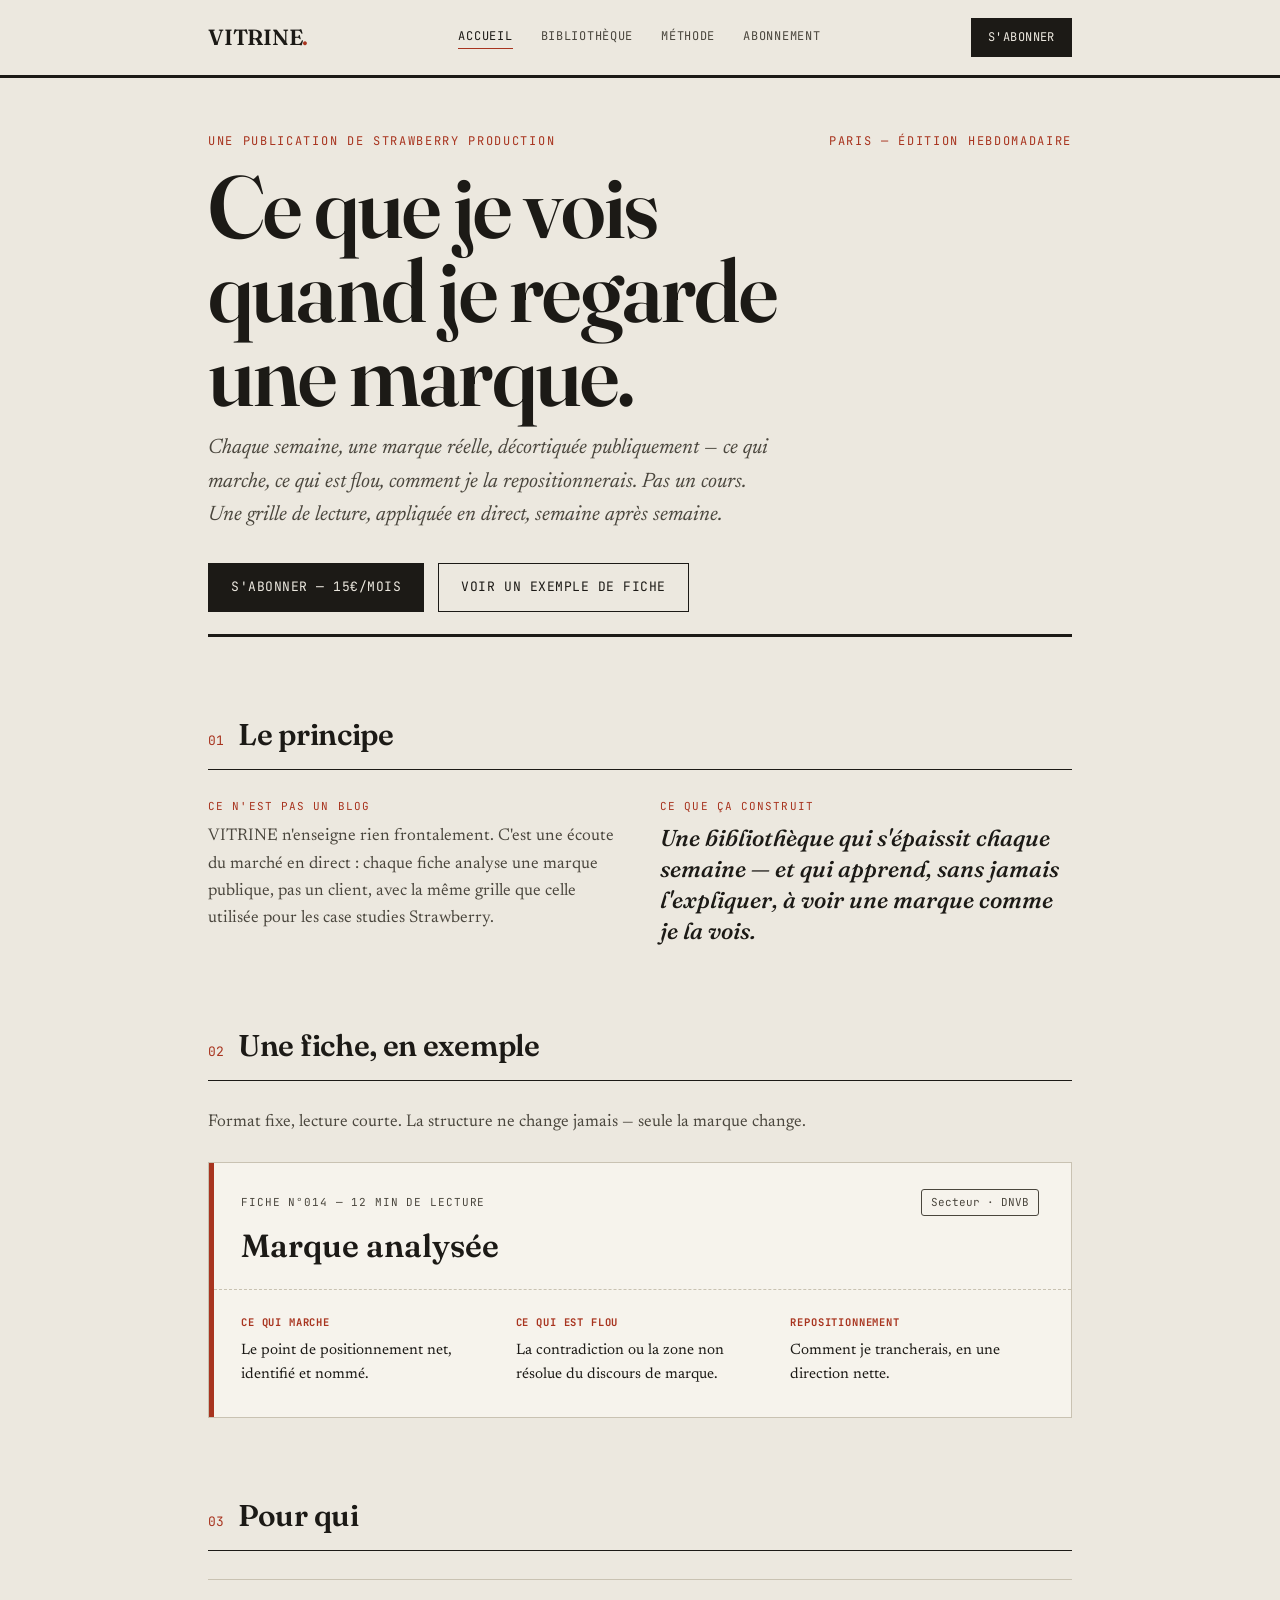
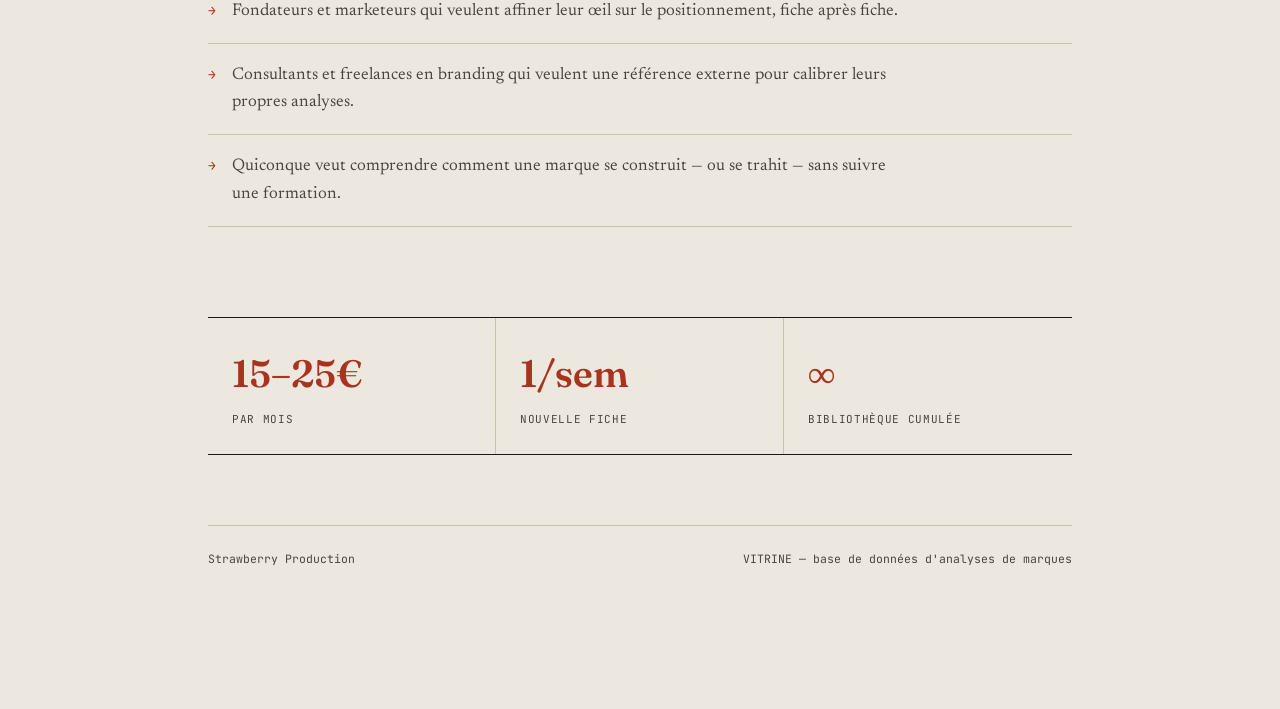
==== index.html @ 87d32601 "Add files via upload" ====
<!DOCTYPE html>
<html lang="fr">
<head>
<meta charset="UTF-8">
<meta name="viewport" content="width=device-width, initial-scale=1.0">
<title>VITRINE — La lecture du marché, chaque semaine</title>
<meta name="description" content="Un abonnement où chaque semaine, une marque réelle est décortiquée : ce qui marche, ce qui est flou, comment la repositionner.">
<link rel="stylesheet" href="styles.css">
</head>
<body>

<nav class="topnav">
  <div class="topnav-inner">
    <a href="index.html" class="brand-mark">VITRINE<span>.</span></a>
    <div class="nav-links">
      <a href="index.html" class="active">Accueil</a>
      <a href="bibliotheque.html">Bibliothèque</a>
      <a href="methode.html">Méthode</a>
      <a href="abonnement.html">Abonnement</a>
    </div>
    <a href="abonnement.html" class="nav-cta">S'abonner</a>
  </div>
</nav>

<div class="wrap">

  <div class="masthead">
    <div class="kicker">
      <span>Une publication de Strawberry Production</span>
      <span>Paris — édition hebdomadaire</span>
    </div>
    <h1>Ce que je vois<br>quand je regarde<br>une marque.</h1>
    <p class="baseline">Chaque semaine, une marque réelle, décortiquée publiquement — ce qui marche, ce qui est flou, comment je la repositionnerais. Pas un cours. Une grille de lecture, appliquée en direct, semaine après semaine.</p>
    <div class="cta-row">
      <a href="abonnement.html" class="btn btn-primary">S'abonner — 15€/mois</a>
      <a href="bibliotheque.html" class="btn btn-ghost">Voir un exemple de fiche</a>
    </div>
  </div>

  <div class="sec">
    <div class="sec-head"><span class="sec-num">01</span><span class="sec-title">Le principe</span></div>
    <div class="duo">
      <div>
        <span class="label">Ce n'est pas un blog</span>
        <p>VITRINE n'enseigne rien frontalement. C'est une écoute du marché en direct : chaque fiche analyse une marque publique, pas un client, avec la même grille que celle utilisée pour les case studies Strawberry.</p>
      </div>
      <div>
        <span class="label">Ce que ça construit</span>
        <p class="pull">Une bibliothèque qui s'épaissit chaque semaine — et qui apprend, sans jamais l'expliquer, à voir une marque comme je la vois.</p>
      </div>
    </div>
  </div>

  <div class="sec">
    <div class="sec-head"><span class="sec-num">02</span><span class="sec-title">Une fiche, en exemple</span></div>
    <p style="margin-bottom:26px;">Format fixe, lecture courte. La structure ne change jamais — seule la marque change.</p>

    <div class="fiche">
      <div class="fiche-head">
        <div>
          <span class="fiche-tag">Fiche n°014 — 12 min de lecture</span>
          <div class="fiche-brand">Marque analysée</div>
        </div>
        <span class="fiche-sector">Secteur · DNVB</span>
      </div>
      <div class="fiche-body">
        <div class="fiche-field">
          <h4>Ce qui marche</h4>
          <p>Le point de positionnement net, identifié et nommé.</p>
        </div>
        <div class="fiche-field">
          <h4>Ce qui est flou</h4>
          <p>La contradiction ou la zone non résolue du discours de marque.</p>
        </div>
        <div class="fiche-field">
          <h4>Repositionnement</h4>
          <p>Comment je trancherais, en une direction nette.</p>
        </div>
      </div>
    </div>
  </div>

  <div class="sec">
    <div class="sec-head"><span class="sec-num">03</span><span class="sec-title">Pour qui</span></div>
    <ul class="checks">
      <li><span class="mk">→</span><p>Fondateurs et marketeurs qui veulent affiner leur œil sur le positionnement, fiche après fiche.</p></li>
      <li><span class="mk">→</span><p>Consultants et freelances en branding qui veulent une référence externe pour calibrer leurs propres analyses.</p></li>
      <li><span class="mk">→</span><p>Quiconque veut comprendre comment une marque se construit — ou se trahit — sans suivre une formation.</p></li>
    </ul>
  </div>

  <div class="stats">
    <div class="stat">
      <div class="num">15–25€</div>
      <div class="lbl">par mois</div>
    </div>
    <div class="stat">
      <div class="num">1/sem</div>
      <div class="lbl">nouvelle fiche</div>
    </div>
    <div class="stat">
      <div class="num">∞</div>
      <div class="lbl">bibliothèque cumulée</div>
    </div>
  </div>

  <footer class="sitefoot">
    <span>Strawberry Production</span>
    <span>VITRINE — base de données d'analyses de marques</span>
  </footer>

</div>
</body>
</html>
---- styles.css ----
@import url('https://fonts.googleapis.com/css2?family=Fraunces:opsz,wght@9..144,300;9..144,500;9..144,600&family=Newsreader:ital,wght@0,400;0,500;1,400&family=JetBrains+Mono:wght@400;500&display=swap');

:root{
  --paper:#ece8df;
  --ink:#1c1a16;
  --ink-soft:#4a463d;
  --rule:#c9c2b2;
  --red:#a8341f;
  --card:#f6f3ec;
}

*{box-sizing:border-box; margin:0; padding:0;}

html{ scroll-behavior:smooth; }

body{
  background:var(--paper);
  color:var(--ink);
  font-family:'Newsreader', serif;
  font-size:17px;
  line-height:1.6;
}

a{ color:inherit; }

.wrap{
  max-width:920px;
  margin:0 auto;
  padding:0 28px 140px;
}

/* NAV */
nav.topnav{
  border-bottom:3px solid var(--ink);
  background:var(--paper);
  position:sticky;
  top:0;
  z-index:10;
}
.topnav-inner{
  max-width:920px;
  margin:0 auto;
  padding:18px 28px;
  display:flex;
  align-items:center;
  justify-content:space-between;
}
.brand-mark{
  font-family:'Fraunces', serif;
  font-weight:600;
  font-size:22px;
  letter-spacing:-0.01em;
  text-decoration:none;
}
.brand-mark span{ color:var(--red); }
.nav-links{
  display:flex;
  gap:28px;
  font-family:'JetBrains Mono', monospace;
  font-size:12px;
  letter-spacing:.06em;
  text-transform:uppercase;
}
.nav-links a{
  text-decoration:none;
  color:var(--ink-soft);
  border-bottom:1px solid transparent;
  padding-bottom:2px;
  transition:color .15s, border-color .15s;
}
.nav-links a:hover, .nav-links a.active{
  color:var(--ink);
  border-color:var(--red);
}
.nav-cta{
  font-family:'JetBrains Mono', monospace;
  font-size:12px;
  letter-spacing:.04em;
  text-transform:uppercase;
  background:var(--ink);
  color:var(--paper);
  text-decoration:none;
  padding:9px 16px;
  border:1px solid var(--ink);
  transition:background .15s, color .15s;
}
.nav-cta:hover{ background:var(--red); border-color:var(--red); }

/* MASTHEAD */
.masthead{
  padding:54px 0 22px;
  border-bottom:3px solid var(--ink);
}
.kicker{
  font-family:'JetBrains Mono', monospace;
  font-size:12px;
  letter-spacing:.14em;
  text-transform:uppercase;
  color:var(--red);
  display:flex;
  justify-content:space-between;
  flex-wrap:wrap;
  gap:6px;
}
h1{
  font-family:'Fraunces', serif;
  font-weight:600;
  font-size:clamp(46px, 8vw, 88px);
  letter-spacing:-0.02em;
  line-height:.95;
  margin-top:14px;
}
.baseline{
  font-family:'Newsreader', serif;
  font-style:italic;
  font-size:21px;
  color:var(--ink-soft);
  max-width:560px;
  margin-top:16px;
}

.cta-row{
  display:flex;
  gap:14px;
  margin-top:30px;
  flex-wrap:wrap;
}
.btn{
  font-family:'JetBrains Mono', monospace;
  font-size:13px;
  letter-spacing:.04em;
  text-transform:uppercase;
  text-decoration:none;
  padding:13px 22px;
  border:1px solid var(--ink);
  transition:background .15s, color .15s;
}
.btn-primary{ background:var(--ink); color:var(--paper); }
.btn-primary:hover{ background:var(--red); border-color:var(--red); }
.btn-ghost{ color:var(--ink); }
.btn-ghost:hover{ background:var(--ink); color:var(--paper); }

/* SECTION TITLES */
.sec{ margin-top:74px; }
.sec-head{
  display:flex;
  align-items:baseline;
  gap:14px;
  border-bottom:1.5px solid var(--ink);
  padding-bottom:10px;
  margin-bottom:28px;
}
.sec-num{
  font-family:'JetBrains Mono', monospace;
  font-size:13px;
  color:var(--red);
}
.sec-title{
  font-family:'Fraunces', serif;
  font-weight:600;
  font-size:30px;
  letter-spacing:-0.01em;
}

p{ color:var(--ink-soft); max-width:680px; }
p.wide{ max-width:none; }
strong{ color:var(--ink); font-weight:500; }

/* DUO GRID */
.duo{
  display:grid;
  grid-template-columns:1fr 1fr;
  gap:40px;
}
.duo .label{
  font-family:'JetBrains Mono', monospace;
  font-size:11px;
  letter-spacing:.1em;
  text-transform:uppercase;
  color:var(--red);
  margin-bottom:8px;
  display:block;
}
.pull{
  font-family:'Fraunces', serif;
  font-style:italic;
  font-weight:500;
  font-size:23px;
  line-height:1.35;
  color:var(--ink);
}

/* FICHE CARD */
.fiche{
  background:var(--card);
  border:1px solid var(--rule);
  margin-top:10px;
  position:relative;
}
.fiche::before{
  content:"";
  position:absolute;
  top:0; left:0; bottom:0;
  width:5px;
  background:var(--red);
}
.fiche-head{
  padding:26px 32px 18px;
  border-bottom:1px dashed var(--rule);
  display:flex;
  justify-content:space-between;
  align-items:flex-start;
  gap:20px;
}
.fiche-tag{
  font-family:'JetBrains Mono', monospace;
  font-size:11px;
  color:var(--ink-soft);
  text-transform:uppercase;
  letter-spacing:.08em;
}
.fiche-brand{
  font-family:'Fraunces', serif;
  font-weight:600;
  font-size:32px;
  margin-top:4px;
}
.fiche-sector{
  font-family:'JetBrains Mono', monospace;
  font-size:11px;
  border:1px solid var(--ink-soft);
  border-radius:3px;
  padding:4px 9px;
  color:var(--ink-soft);
  white-space:nowrap;
}
.fiche-body{
  padding:24px 32px 30px;
  display:grid;
  grid-template-columns:1fr 1fr 1fr;
  gap:26px;
}
.fiche-field h4{
  font-family:'JetBrains Mono', monospace;
  font-size:10.5px;
  letter-spacing:.08em;
  text-transform:uppercase;
  color:var(--red);
  margin-bottom:8px;
}
.fiche-field p{
  font-size:15px;
  color:var(--ink);
  max-width:none;
}

/* fiche list item (compact, for bibliotheque page) */
.fiche-row{
  display:grid;
  grid-template-columns:90px 1fr 140px;
  gap:18px;
  align-items:baseline;
  padding:20px 0;
  border-bottom:1px solid var(--rule);
}
.fiche-row:first-child{ border-top:1px solid var(--rule); }
.fiche-row .fr-num{
  font-family:'JetBrains Mono', monospace;
  font-size:12px;
  color:var(--red);
}
.fiche-row .fr-name{
  font-family:'Fraunces', serif;
  font-weight:600;
  font-size:19px;
}
.fiche-row .fr-desc{
  font-family:'Newsreader', serif;
  font-style:italic;
  font-size:14.5px;
  color:var(--ink-soft);
  display:block;
  margin-top:4px;
}
.fiche-row .fr-sector{
  font-family:'JetBrains Mono', monospace;
  font-size:10.5px;
  text-transform:uppercase;
  color:var(--ink-soft);
  text-align:right;
}

/* CHECK LIST */
.checks{ list-style:none; }
.checks li{
  display:flex;
  gap:16px;
  padding:18px 0;
  border-bottom:1px solid var(--rule);
}
.checks li:first-child{ border-top:1px solid var(--rule); }
.checks .mk{
  font-family:'JetBrains Mono', monospace;
  color:var(--red);
  font-size:13px;
  flex-shrink:0;
  padding-top:3px;
}

/* TIMELINE */
.tl{ counter-reset:step; }
.tl li{
  counter-increment:step;
  list-style:none;
  display:grid;
  grid-template-columns:46px 1fr;
  gap:18px;
  padding:20px 0;
  border-bottom:1px solid var(--rule);
}
.tl li:first-child{ border-top:1px solid var(--rule); }
.tl li::before{
  content: counter(step, decimal-leading-zero);
  font-family:'JetBrains Mono', monospace;
  color:var(--red);
  font-size:14px;
  padding-top:2px;
}
.tl p{ max-width:none; }

/* STAT STRIP */
.stats{
  display:grid;
  grid-template-columns:repeat(3, 1fr);
  border-top:1.5px solid var(--ink);
  border-bottom:1.5px solid var(--ink);
  margin-top:90px;
}
.stat{
  padding:26px 24px;
  border-right:1px solid var(--rule);
}
.stat:last-child{ border-right:none; }
.stat .num{
  font-family:'Fraunces', serif;
  font-weight:600;
  font-size:38px;
  color:var(--red);
}
.stat .lbl{
  font-family:'JetBrains Mono', monospace;
  font-size:11px;
  text-transform:uppercase;
  letter-spacing:.06em;
  color:var(--ink-soft);
  margin-top:6px;
}

/* PRICING CARD */
.price-card{
  background:var(--card);
  border:1.5px solid var(--ink);
  padding:38px 34px;
  position:relative;
  max-width:420px;
}
.price-card .badge{
  position:absolute;
  top:-13px;
  left:34px;
  background:var(--red);
  color:var(--paper);
  font-family:'JetBrains Mono', monospace;
  font-size:10.5px;
  letter-spacing:.08em;
  text-transform:uppercase;
  padding:5px 10px;
}
.price-card .amount{
  font-family:'Fraunces', serif;
  font-weight:600;
  font-size:54px;
  margin-top:10px;
}
.price-card .amount sup{
  font-size:20px;
  font-family:'JetBrains Mono', monospace;
  color:var(--ink-soft);
  top:-22px;
  position:relative;
  margin-left:4px;
}
.price-card .features{
  list-style:none;
  margin-top:24px;
}
.price-card .features li{
  font-size:15.5px;
  color:var(--ink-soft);
  padding:9px 0;
  border-top:1px dashed var(--rule);
  display:flex;
  gap:10px;
}
.price-card .features li:before{
  content:"—";
  color:var(--red);
}
.price-card .btn{ display:block; text-align:center; margin-top:26px; }

/* FAQ */
.faq-item{
  border-bottom:1px solid var(--rule);
  padding:22px 0;
}
.faq-item:first-child{ border-top:1px solid var(--rule); }
.faq-q{
  font-family:'Fraunces', serif;
  font-weight:600;
  font-size:19px;
  margin-bottom:8px;
}
.faq-a{ max-width:680px; }

footer.sitefoot{
  margin-top:70px;
  padding-top:24px;
  border-top:1px solid var(--rule);
  font-family:'JetBrains Mono', monospace;
  font-size:11.5px;
  color:var(--ink-soft);
  display:flex;
  justify-content:space-between;
  flex-wrap:wrap;
  gap:10px;
}

@media (max-width:680px){
  .duo, .fiche-body, .stats{ grid-template-columns:1fr; }
  .fiche-body{ gap:18px; }
  .stat{ border-right:none; border-bottom:1px solid var(--rule); }
  .stat:last-child{ border-bottom:none; }
  .kicker{ flex-direction:column; gap:6px; }
  .nav-links{ display:none; }
  .fiche-row{ grid-template-columns:1fr; gap:6px; }
  .fiche-row .fr-sector{ text-align:left; }
}
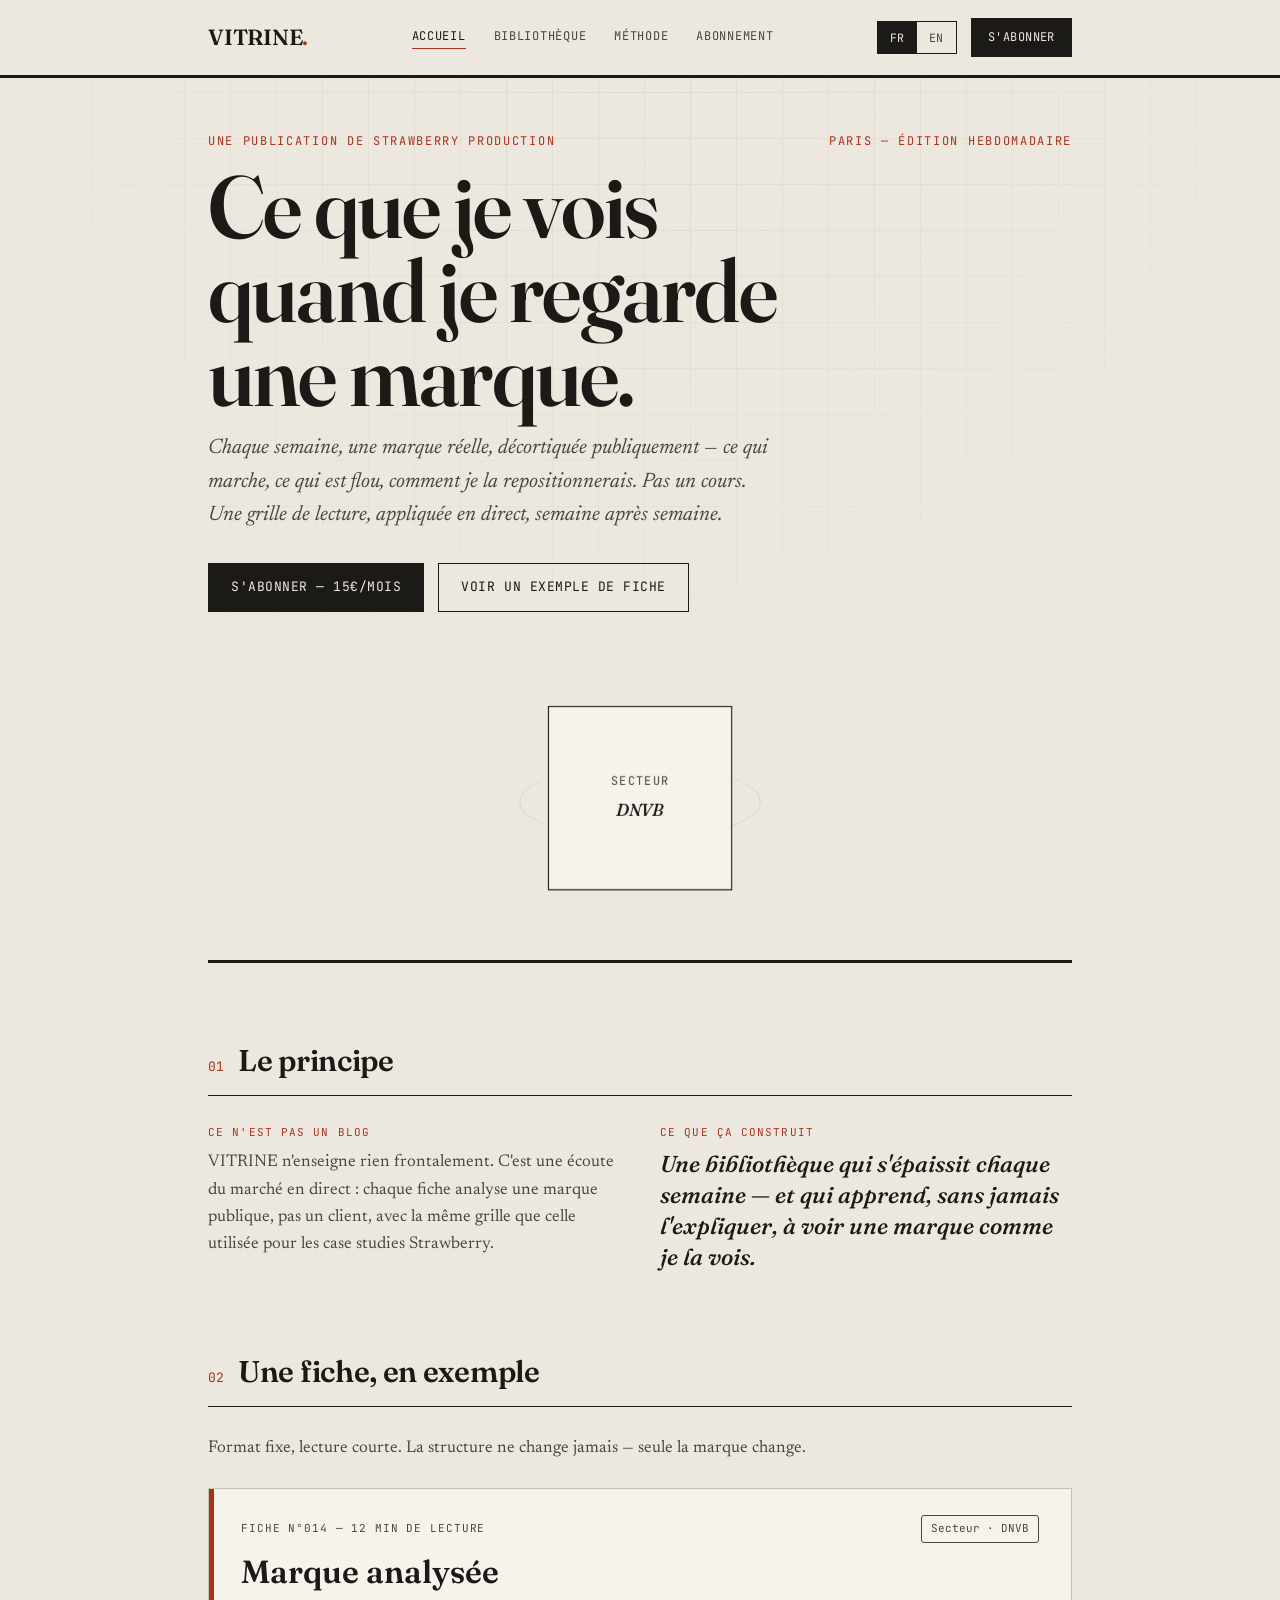
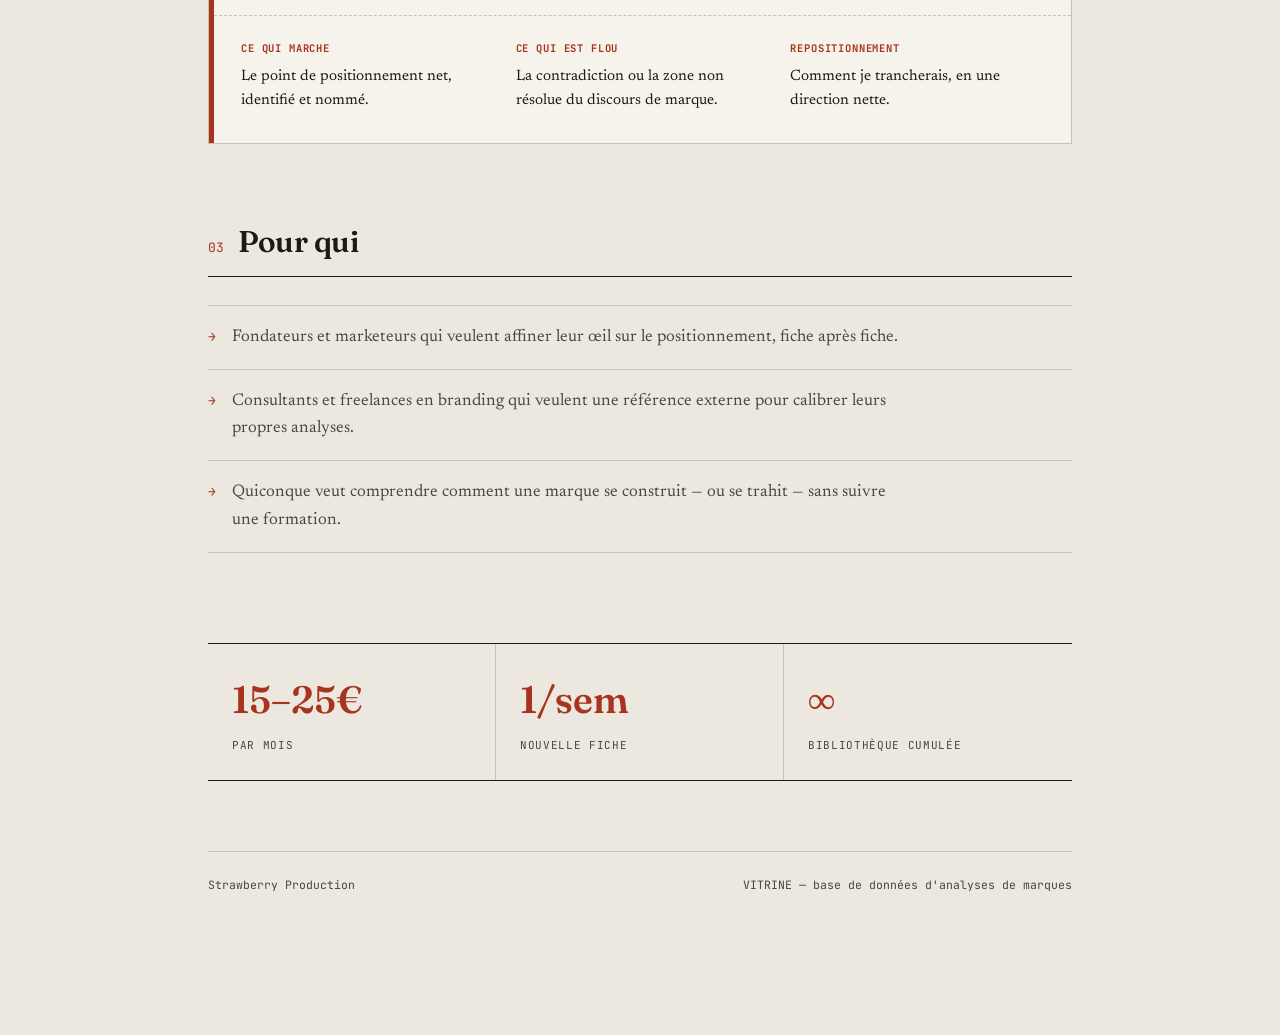
==== commit 78b7b938: "Add files via upload" ====
--- a/index.html
+++ b/index.html
@@ -8,17 +8,24 @@
 <link rel="stylesheet" href="styles.css">
 </head>
 <body>
+<div class="grid-backdrop"></div>
 
 <nav class="topnav">
   <div class="topnav-inner">
     <a href="index.html" class="brand-mark">VITRINE<span>.</span></a>
     <div class="nav-links">
-      <a href="index.html" class="active">Accueil</a>
-      <a href="bibliotheque.html">Bibliothèque</a>
-      <a href="methode.html">Méthode</a>
-      <a href="abonnement.html">Abonnement</a>
+      <a href="index.html" class="active" data-i18n="nav.home">Accueil</a>
+      <a href="bibliotheque.html" data-i18n="nav.library">Bibliothèque</a>
+      <a href="methode.html" data-i18n="nav.method">Méthode</a>
+      <a href="abonnement.html" data-i18n="nav.pricing">Abonnement</a>
     </div>
-    <a href="abonnement.html" class="nav-cta">S'abonner</a>
+    <div style="display:flex; align-items:center; gap:14px;">
+      <div class="lang-toggle">
+        <button data-lang="fr">FR</button>
+        <button data-lang="en">EN</button>
+      </div>
+      <a href="abonnement.html" class="nav-cta" data-i18n="nav.cta"><span class="fill"></span>S'abonner</a>
+    </div>
   </div>
 </nav>
 
@@ -26,89 +33,103 @@
 
   <div class="masthead">
     <div class="kicker">
-      <span>Une publication de Strawberry Production</span>
-      <span>Paris — édition hebdomadaire</span>
+      <span data-i18n="idx.kicker1">Une publication de Strawberry Production</span>
+      <span data-i18n="idx.kicker2">Paris — édition hebdomadaire</span>
     </div>
-    <h1>Ce que je vois<br>quand je regarde<br>une marque.</h1>
-    <p class="baseline">Chaque semaine, une marque réelle, décortiquée publiquement — ce qui marche, ce qui est flou, comment je la repositionnerais. Pas un cours. Une grille de lecture, appliquée en direct, semaine après semaine.</p>
+    <h1 data-i18n="idx.h1">Ce que je vois<br>quand je regarde<br>une marque.</h1>
+    <p class="baseline" data-i18n="idx.baseline">Chaque semaine, une marque réelle, décortiquée publiquement — ce qui marche, ce qui est flou, comment je la repositionnerais. Pas un cours. Une grille de lecture, appliquée en direct, semaine après semaine.</p>
     <div class="cta-row">
-      <a href="abonnement.html" class="btn btn-primary">S'abonner — 15€/mois</a>
-      <a href="bibliotheque.html" class="btn btn-ghost">Voir un exemple de fiche</a>
+      <a href="abonnement.html" class="btn btn-primary" data-i18n="idx.cta1"><span class="fill"></span>S'abonner — 15€/mois</a>
+      <a href="bibliotheque.html" class="btn btn-ghost" data-i18n="idx.cta2"><span class="fill"></span>Voir un exemple de fiche</a>
     </div>
-  </div>
 
-  <div class="sec">
-    <div class="sec-head"><span class="sec-num">01</span><span class="sec-title">Le principe</span></div>
-    <div class="duo">
-      <div>
-        <span class="label">Ce n'est pas un blog</span>
-        <p>VITRINE n'enseigne rien frontalement. C'est une écoute du marché en direct : chaque fiche analyse une marque publique, pas un client, avec la même grille que celle utilisée pour les case studies Strawberry.</p>
-      </div>
-      <div>
-        <span class="label">Ce que ça construit</span>
-        <p class="pull">Une bibliothèque qui s'épaissit chaque semaine — et qui apprend, sans jamais l'expliquer, à voir une marque comme je la vois.</p>
+    <div class="hero-stage">
+      <div class="orbit-ring"></div>
+      <div class="cube3d">
+        <div class="face f-front"><span><span data-i18n="idx.cube.f1.tag">Secteur</span><strong data-i18n="idx.cube.f1">DNVB</strong></span></div>
+        <div class="face f-back"><span><span data-i18n="idx.cube.f2.tag">Secteur</span><strong data-i18n="idx.cube.f2">SaaS B2B</strong></span></div>
+        <div class="face f-right"><span><span data-i18n="idx.cube.f3.tag">Secteur</span><strong data-i18n="idx.cube.f3">Luxe</strong></span></div>
+        <div class="face f-left"><span><span data-i18n="idx.cube.f4.tag">Secteur</span><strong data-i18n="idx.cube.f4">Food</strong></span></div>
+        <div class="face f-top"><span><span data-i18n="idx.cube.f5.tag">Secteur</span><strong data-i18n="idx.cube.f5">Hospitalité</strong></span></div>
+        <div class="face f-bottom"><span><span data-i18n="idx.cube.f6.tag">Fiche</span><strong data-i18n="idx.cube.f6">N°014</strong></span></div>
       </div>
     </div>
   </div>
 
-  <div class="sec">
-    <div class="sec-head"><span class="sec-num">02</span><span class="sec-title">Une fiche, en exemple</span></div>
-    <p style="margin-bottom:26px;">Format fixe, lecture courte. La structure ne change jamais — seule la marque change.</p>
+  <div class="sec reveal">
+    <div class="sec-head"><span class="sec-num" data-i18n="idx.s1.num">01</span><span class="sec-title" data-i18n="idx.s1.title">Le principe</span></div>
+    <div class="duo">
+      <div>
+        <span class="label" data-i18n="idx.s1.l1">Ce n'est pas un blog</span>
+        <p data-i18n="idx.s1.p1">VITRINE n'enseigne rien frontalement. C'est une écoute du marché en direct : chaque fiche analyse une marque publique, pas un client, avec la même grille que celle utilisée pour les case studies Strawberry.</p>
+      </div>
+      <div>
+        <span class="label" data-i18n="idx.s1.l2">Ce que ça construit</span>
+        <p class="pull" data-i18n="idx.s1.p2">Une bibliothèque qui s'épaissit chaque semaine — et qui apprend, sans jamais l'expliquer, à voir une marque comme je la vois.</p>
+      </div>
+    </div>
+  </div>
 
-    <div class="fiche">
+  <div class="sec reveal">
+    <div class="sec-head"><span class="sec-num" data-i18n="idx.s2.num">02</span><span class="sec-title" data-i18n="idx.s2.title">Une fiche, en exemple</span></div>
+    <p style="margin-bottom:26px;" data-i18n="idx.s2.p">Format fixe, lecture courte. La structure ne change jamais — seule la marque change.</p>
+
+    <div class="fiche tilt">
       <div class="fiche-head">
         <div>
-          <span class="fiche-tag">Fiche n°014 — 12 min de lecture</span>
-          <div class="fiche-brand">Marque analysée</div>
+          <span class="fiche-tag" data-i18n="fiche.tag">Fiche n°014 — 12 min de lecture</span>
+          <div class="fiche-brand" data-i18n="fiche.brand">Marque analysée</div>
         </div>
-        <span class="fiche-sector">Secteur · DNVB</span>
+        <span class="fiche-sector" data-i18n="fiche.sector">Secteur · DNVB</span>
       </div>
       <div class="fiche-body">
         <div class="fiche-field">
-          <h4>Ce qui marche</h4>
-          <p>Le point de positionnement net, identifié et nommé.</p>
+          <h4 data-i18n="fiche.works">Ce qui marche</h4>
+          <p data-i18n="fiche.works.p">Le point de positionnement net, identifié et nommé.</p>
         </div>
         <div class="fiche-field">
-          <h4>Ce qui est flou</h4>
-          <p>La contradiction ou la zone non résolue du discours de marque.</p>
+          <h4 data-i18n="fiche.blurry">Ce qui est flou</h4>
+          <p data-i18n="fiche.blurry.p">La contradiction ou la zone non résolue du discours de marque.</p>
         </div>
         <div class="fiche-field">
-          <h4>Repositionnement</h4>
-          <p>Comment je trancherais, en une direction nette.</p>
+          <h4 data-i18n="fiche.reposition">Repositionnement</h4>
+          <p data-i18n="fiche.reposition.p">Comment je trancherais, en une direction nette.</p>
         </div>
       </div>
     </div>
   </div>
 
-  <div class="sec">
-    <div class="sec-head"><span class="sec-num">03</span><span class="sec-title">Pour qui</span></div>
+  <div class="sec reveal">
+    <div class="sec-head"><span class="sec-num" data-i18n="idx.s3.num">03</span><span class="sec-title" data-i18n="idx.s3.title">Pour qui</span></div>
     <ul class="checks">
-      <li><span class="mk">→</span><p>Fondateurs et marketeurs qui veulent affiner leur œil sur le positionnement, fiche après fiche.</p></li>
-      <li><span class="mk">→</span><p>Consultants et freelances en branding qui veulent une référence externe pour calibrer leurs propres analyses.</p></li>
-      <li><span class="mk">→</span><p>Quiconque veut comprendre comment une marque se construit — ou se trahit — sans suivre une formation.</p></li>
+      <li><span class="mk">→</span><p data-i18n="idx.s3.l1">Fondateurs et marketeurs qui veulent affiner leur œil sur le positionnement, fiche après fiche.</p></li>
+      <li><span class="mk">→</span><p data-i18n="idx.s3.l2">Consultants et freelances en branding qui veulent une référence externe pour calibrer leurs propres analyses.</p></li>
+      <li><span class="mk">→</span><p data-i18n="idx.s3.l3">Quiconque veut comprendre comment une marque se construit — ou se trahit — sans suivre une formation.</p></li>
     </ul>
   </div>
 
-  <div class="stats">
+  <div class="stats reveal">
     <div class="stat">
       <div class="num">15–25€</div>
-      <div class="lbl">par mois</div>
+      <div class="lbl" data-i18n="idx.stat1">par mois</div>
     </div>
     <div class="stat">
       <div class="num">1/sem</div>
-      <div class="lbl">nouvelle fiche</div>
+      <div class="lbl" data-i18n="idx.stat2">nouvelle fiche</div>
     </div>
     <div class="stat">
       <div class="num">∞</div>
-      <div class="lbl">bibliothèque cumulée</div>
+      <div class="lbl" data-i18n="idx.stat3">bibliothèque cumulée</div>
     </div>
   </div>
 
   <footer class="sitefoot">
-    <span>Strawberry Production</span>
-    <span>VITRINE — base de données d'analyses de marques</span>
+    <span data-i18n="footer.brand">Strawberry Production</span>
+    <span data-i18n="footer.tag">VITRINE — base de données d'analyses de marques</span>
   </footer>
 
 </div>
+
+<script src="script.js"></script>
 </body>
 </html>
--- a/styles.css
+++ b/styles.css
@@ -435,7 +435,157 @@
   gap:10px;
 }
 
+/* ===== LANG TOGGLE ===== */
+.lang-toggle{
+  display:flex;
+  font-family:'JetBrains Mono', monospace;
+  font-size:11.5px;
+  letter-spacing:.04em;
+  border:1px solid var(--ink);
+  overflow:hidden;
+}
+.lang-toggle button{
+  background:none;
+  border:none;
+  cursor:pointer;
+  font-family:inherit;
+  font-size:inherit;
+  letter-spacing:inherit;
+  color:var(--ink-soft);
+  padding:8px 12px;
+  transition:background .15s, color .15s;
+}
+.lang-toggle button.active{
+  background:var(--ink);
+  color:var(--paper);
+}
+.lang-toggle button:not(.active):hover{ color:var(--ink); }
+
+/* ===== SCROLL REVEAL ===== */
+.reveal{
+  opacity:0;
+  transform:translateY(26px);
+  transition:opacity .7s cubic-bezier(.2,.7,.2,1), transform .7s cubic-bezier(.2,.7,.2,1);
+}
+.reveal.in{ opacity:1; transform:translateY(0); }
+
+/* ===== 3D TILT CARDS ===== */
+.tilt{
+  transform-style:preserve-3d;
+  perspective:900px;
+  will-change:transform;
+  transition:transform .12s ease-out, box-shadow .25s ease;
+}
+.tilt:hover{
+  box-shadow:0 22px 38px -18px rgba(28,26,22,.35);
+}
+
+/* ===== 3D HERO STAGE ===== */
+.hero-stage{
+  position:relative;
+  height:280px;
+  margin-top:46px;
+  perspective:1100px;
+  display:flex;
+  align-items:center;
+  justify-content:center;
+}
+.cube3d{
+  position:relative;
+  width:170px;
+  height:170px;
+  transform-style:preserve-3d;
+  animation:spin3d 16s linear infinite;
+}
+.hero-stage:hover .cube3d{ animation-play-state:paused; }
+.cube3d .face{
+  position:absolute;
+  inset:0;
+  display:flex;
+  align-items:center;
+  justify-content:center;
+  text-align:center;
+  background:var(--card);
+  border:1.5px solid var(--ink);
+  font-family:'JetBrains Mono', monospace;
+  font-size:11px;
+  text-transform:uppercase;
+  letter-spacing:.06em;
+  color:var(--ink-soft);
+  padding:14px;
+}
+.cube3d .face > span{ display:block; }
+.cube3d .face strong{
+  display:block;
+  font-family:'Fraunces', serif;
+  font-style:italic;
+  font-weight:500;
+  font-size:16px;
+  text-transform:none;
+  letter-spacing:0;
+  color:var(--ink);
+  margin-top:4px;
+}
+.cube3d .f-front{ transform:translateZ(85px); }
+.cube3d .f-back{ transform:rotateY(180deg) translateZ(85px); }
+.cube3d .f-right{ transform:rotateY(90deg) translateZ(85px); border-color:var(--red); }
+.cube3d .f-left{ transform:rotateY(-90deg) translateZ(85px); border-color:var(--red); }
+.cube3d .f-top{ transform:rotateX(90deg) translateZ(85px); }
+.cube3d .f-bottom{ transform:rotateX(-90deg) translateZ(85px); }
+
+@keyframes spin3d{
+  from{ transform:rotateX(-18deg) rotateY(0deg); }
+  to{ transform:rotateX(-18deg) rotateY(360deg); }
+}
+
+.hero-stage .orbit-ring{
+  position:absolute;
+  width:240px;
+  height:240px;
+  border:1px dashed var(--rule);
+  border-radius:50%;
+  transform:rotateX(72deg);
+}
+
+/* ===== AMBIENT GRID BACKDROP ===== */
+.grid-backdrop{
+  position:fixed;
+  inset:0;
+  z-index:-1;
+  background-image:
+    linear-gradient(var(--rule) 1px, transparent 1px),
+    linear-gradient(90deg, var(--rule) 1px, transparent 1px);
+  background-size:46px 46px;
+  opacity:.35;
+  mask-image:radial-gradient(circle at 50% 0%, black, transparent 75%);
+}
+
+/* ===== MAGNETIC BUTTON FILL ===== */
+.btn{ position:relative; overflow:hidden; isolation:isolate; }
+.btn span.fill{
+  position:absolute;
+  inset:0;
+  background:var(--red);
+  transform:scaleX(0);
+  transform-origin:left;
+  transition:transform .3s ease;
+  z-index:-1;
+}
+.btn:hover span.fill{ transform:scaleX(1); }
+
+/* ===== STAT HOVER PULSE ===== */
+.stat .num{ transition:transform .2s; display:inline-block; }
+.stat:hover .num{ transform:scale(1.07); color:var(--ink); }
+
 @media (max-width:680px){
+  .hero-stage{ height:220px; }
+  .cube3d{ width:130px; height:130px; }
+  .cube3d .face{ transform:translateZ(65px); }
+  .cube3d .f-back{ transform:rotateY(180deg) translateZ(65px); }
+  .cube3d .f-right{ transform:rotateY(90deg) translateZ(65px); }
+  .cube3d .f-left{ transform:rotateY(-90deg) translateZ(65px); }
+  .cube3d .f-top{ transform:rotateX(90deg) translateZ(65px); }
+  .cube3d .f-bottom{ transform:rotateX(-90deg) translateZ(65px); }
   .duo, .fiche-body, .stats{ grid-template-columns:1fr; }
   .fiche-body{ gap:18px; }
   .stat{ border-right:none; border-bottom:1px solid var(--rule); }
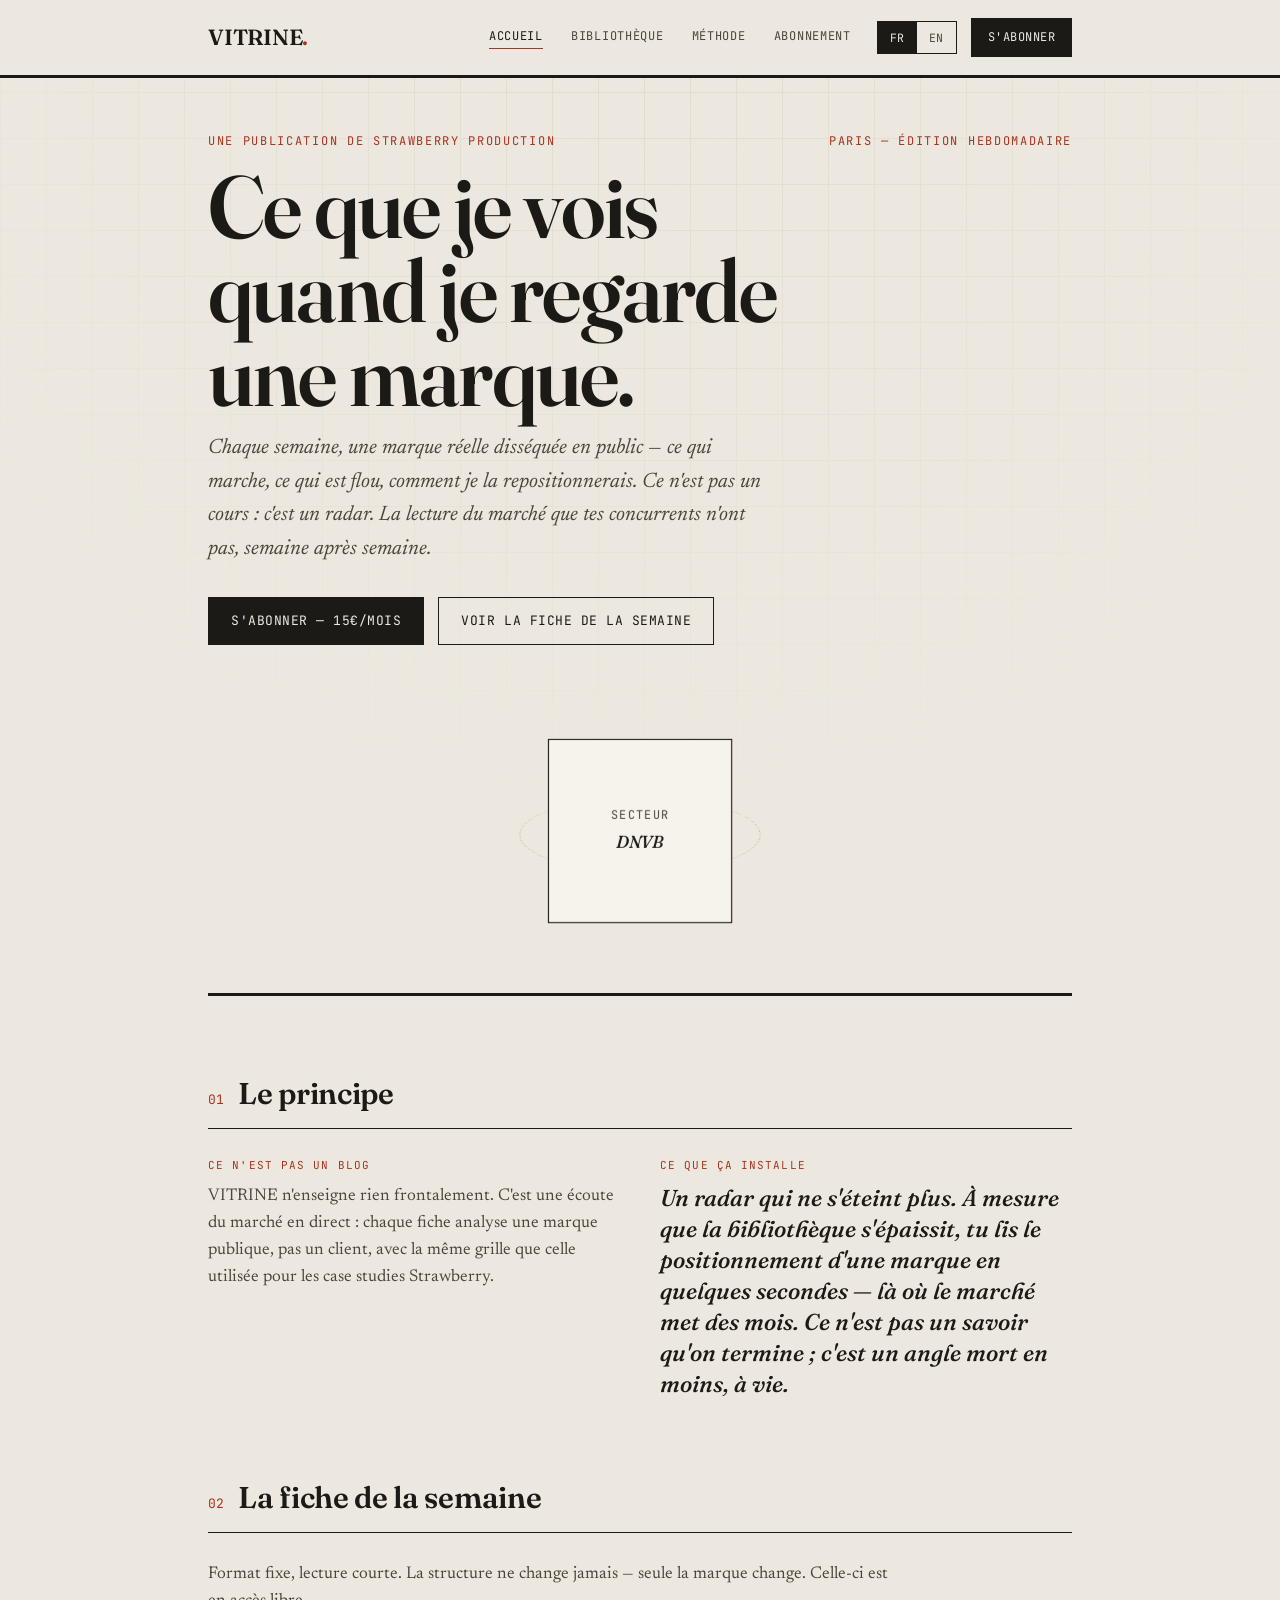
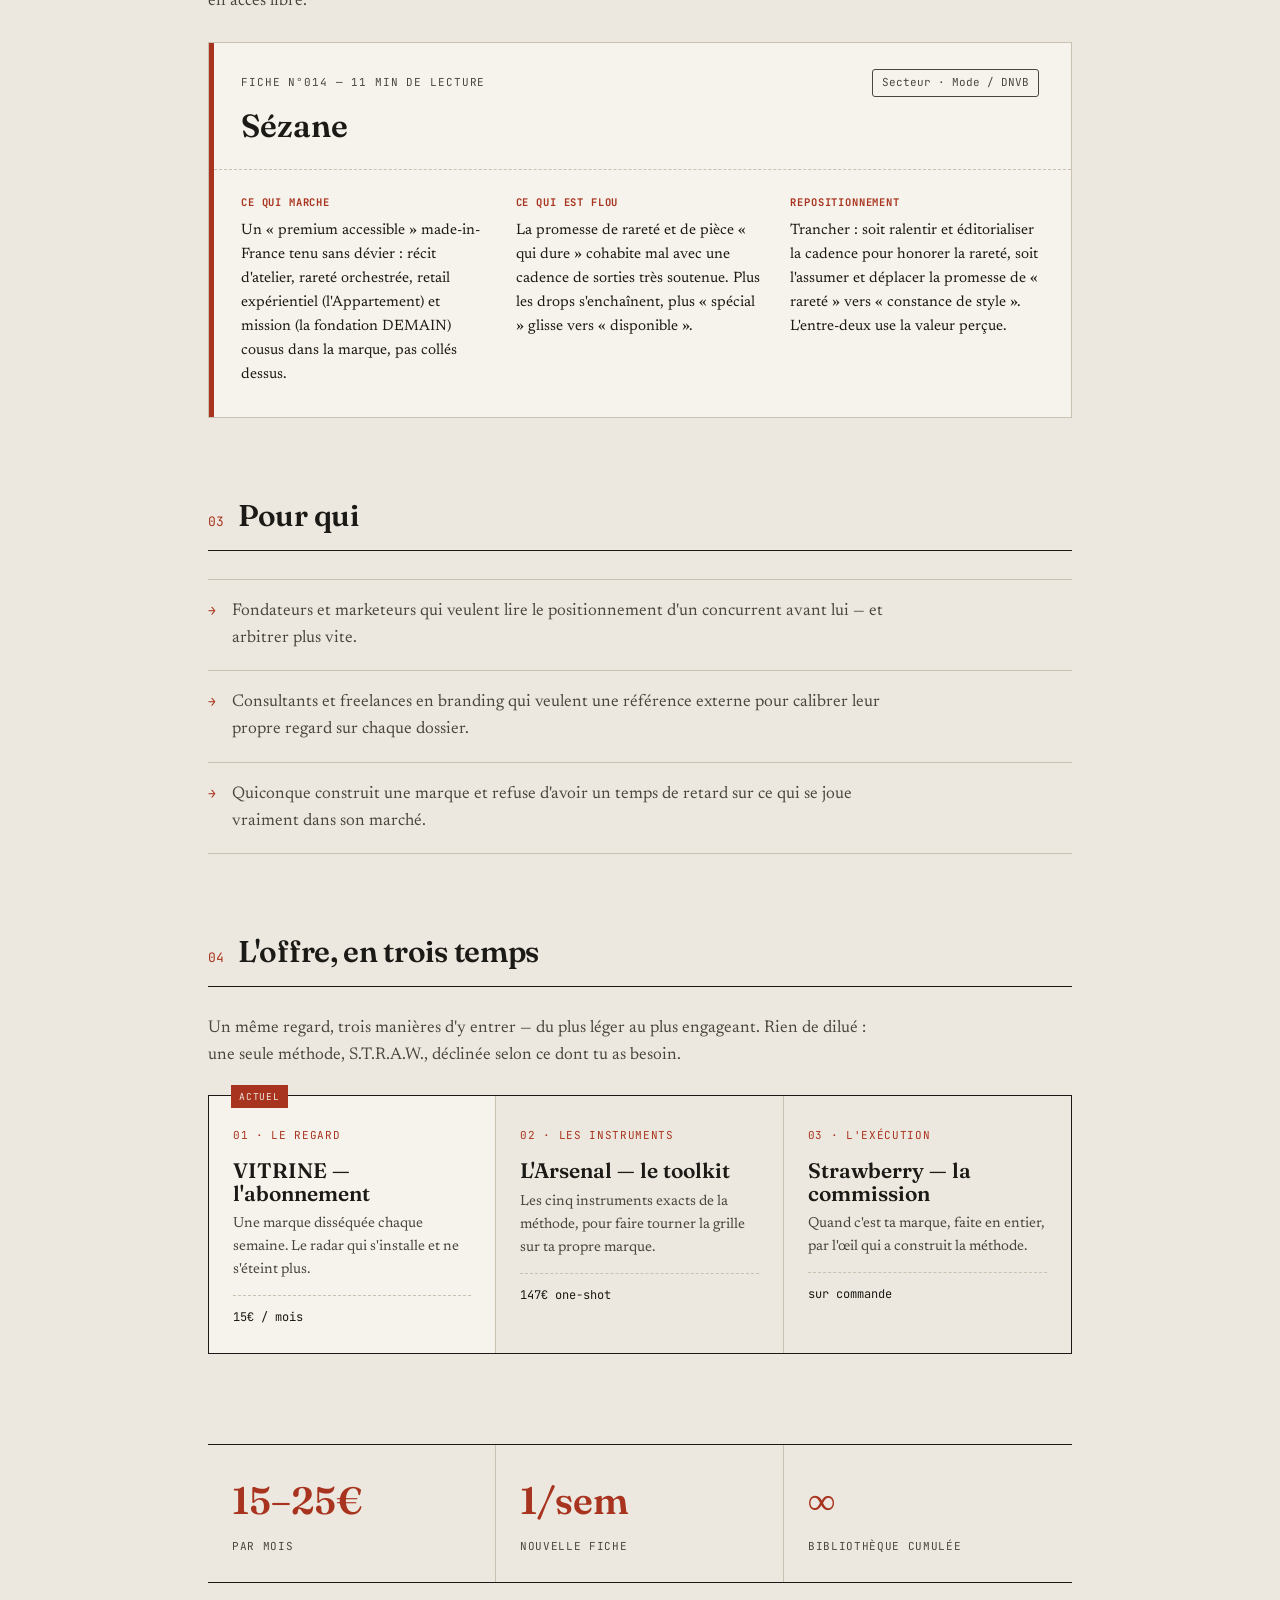
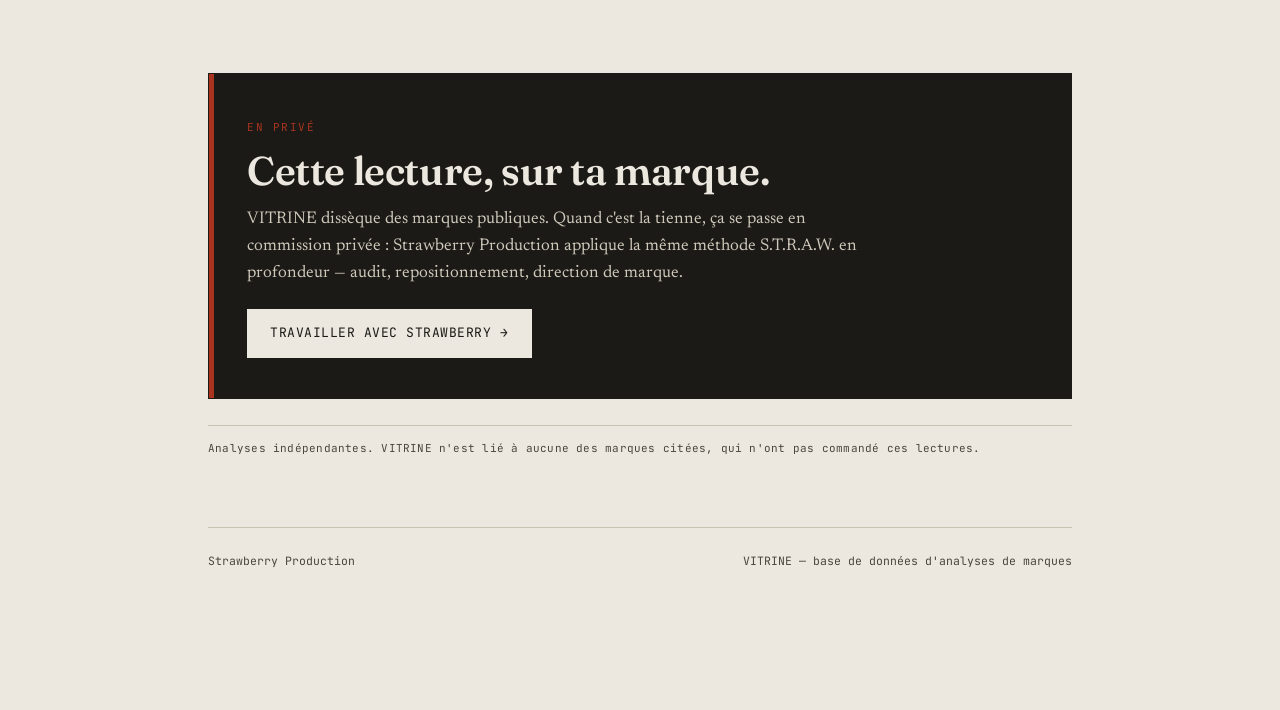
==== commit 389bba63: "Add files via upload" ====
--- a/index.html
+++ b/index.html
@@ -3,9 +3,72 @@
 <head>
 <meta charset="UTF-8">
 <meta name="viewport" content="width=device-width, initial-scale=1.0">
-<title>VITRINE — La lecture du marché, chaque semaine</title>
-<meta name="description" content="Un abonnement où chaque semaine, une marque réelle est décortiquée : ce qui marche, ce qui est flou, comment la repositionner.">
+<title data-i18n="title.index">VITRINE — La lecture du marché, chaque semaine</title>
+<meta name="description" data-i18n-content="meta.index" content="Un abonnement où chaque semaine une marque réelle est disséquée : ce qui marche, ce qui est flou, comment la repositionner. Un radar de positionnement, pas un cours.">
+
+<link rel="canonical" href="https://vitrine.gostrawberryprod.com/">
+<link rel="alternate" hreflang="fr" href="https://vitrine.gostrawberryprod.com/?lang=fr">
+<link rel="alternate" hreflang="en" href="https://vitrine.gostrawberryprod.com/?lang=en">
+<link rel="alternate" hreflang="x-default" href="https://vitrine.gostrawberryprod.com/">
+
+<link rel="icon" href="/favicon.svg" type="image/svg+xml">
+<link rel="alternate icon" href="/favicon-32.png" sizes="32x32">
+<link rel="apple-touch-icon" href="/apple-touch-icon.png">
+<meta name="theme-color" content="#ece8df">
+
+<meta property="og:type" content="website">
+<meta property="og:site_name" content="VITRINE">
+<meta property="og:title" content="VITRINE — La lecture du marché, chaque semaine">
+<meta property="og:description" content="Chaque semaine, une marque réelle disséquée en public. Un radar de positionnement, pas un cours. Une publication de Strawberry Production.">
+<meta property="og:url" content="https://vitrine.gostrawberryprod.com/">
+<meta property="og:image" content="https://vitrine.gostrawberryprod.com/og-image.png">
+<meta property="og:image:width" content="1200">
+<meta property="og:image:height" content="630">
+<meta property="og:locale" content="fr_FR">
+<meta property="og:locale:alternate" content="en_US">
+
+<meta name="twitter:card" content="summary_large_image">
+<meta name="twitter:title" content="VITRINE — La lecture du marché, chaque semaine">
+<meta name="twitter:description" content="Chaque semaine, une marque réelle disséquée en public. Un radar de positionnement, pas un cours.">
+<meta name="twitter:image" content="https://vitrine.gostrawberryprod.com/og-image.png">
+
 <link rel="stylesheet" href="styles.css">
+
+<script type="application/ld+json">
+{
+  "@context": "https://schema.org",
+  "@graph": [
+    {
+      "@type": "Organization",
+      "@id": "https://vitrine.gostrawberryprod.com/#org",
+      "name": "Strawberry Production",
+      "url": "https://gostrawberryprod.com",
+      "brand": "VITRINE"
+    },
+    {
+      "@type": "WebSite",
+      "@id": "https://vitrine.gostrawberryprod.com/#site",
+      "name": "VITRINE",
+      "url": "https://vitrine.gostrawberryprod.com/",
+      "publisher": { "@id": "https://vitrine.gostrawberryprod.com/#org" },
+      "inLanguage": ["fr", "en"]
+    },
+    {
+      "@type": "Service",
+      "name": "VITRINE — abonnement d'analyses de marques",
+      "serviceType": "Analyse de positionnement de marque",
+      "provider": { "@id": "https://vitrine.gostrawberryprod.com/#org" },
+      "description": "Une fiche d'analyse de marque publique par semaine, selon la méthode S.T.R.A.W.",
+      "offers": {
+        "@type": "Offer",
+        "price": "15",
+        "priceCurrency": "EUR",
+        "description": "Abonnement mensuel — prix fondateur"
+      }
+    }
+  ]
+}
+</script>
 </head>
 <body>
 <div class="grid-backdrop"></div>
@@ -13,18 +76,23 @@
 <nav class="topnav">
   <div class="topnav-inner">
     <a href="index.html" class="brand-mark">VITRINE<span>.</span></a>
-    <div class="nav-links">
-      <a href="index.html" class="active" data-i18n="nav.home">Accueil</a>
-      <a href="bibliotheque.html" data-i18n="nav.library">Bibliothèque</a>
-      <a href="methode.html" data-i18n="nav.method">Méthode</a>
-      <a href="abonnement.html" data-i18n="nav.pricing">Abonnement</a>
-    </div>
-    <div style="display:flex; align-items:center; gap:14px;">
-      <div class="lang-toggle">
-        <button data-lang="fr">FR</button>
-        <button data-lang="en">EN</button>
-      </div>
-      <a href="abonnement.html" class="nav-cta" data-i18n="nav.cta"><span class="fill"></span>S'abonner</a>
+    <button class="nav-toggle" aria-label="Ouvrir le menu" aria-expanded="false" aria-controls="nav-collapse" data-i18n-aria="a11y.menu">
+      <span></span><span></span><span></span>
+    </button>
+    <div class="nav-collapse" id="nav-collapse">
+      <div class="nav-links">
+        <a href="index.html" class="active" data-i18n="nav.home">Accueil</a>
+        <a href="bibliotheque.html" data-i18n="nav.library">Bibliothèque</a>
+        <a href="methode.html" data-i18n="nav.method">Méthode</a>
+        <a href="abonnement.html" data-i18n="nav.pricing">Abonnement</a>
+      </div>
+      <div class="nav-right">
+        <div class="lang-toggle">
+          <button data-lang="fr" aria-label="Français" data-i18n-aria="a11y.fr" aria-pressed="true">FR</button>
+          <button data-lang="en" aria-label="English" data-i18n-aria="a11y.en" aria-pressed="false">EN</button>
+        </div>
+        <a href="abonnement.html" class="nav-cta" data-i18n="nav.cta"><span class="fill"></span>S'abonner</a>
+      </div>
     </div>
   </div>
 </nav>
@@ -37,10 +105,10 @@
       <span data-i18n="idx.kicker2">Paris — édition hebdomadaire</span>
     </div>
     <h1 data-i18n="idx.h1">Ce que je vois<br>quand je regarde<br>une marque.</h1>
-    <p class="baseline" data-i18n="idx.baseline">Chaque semaine, une marque réelle, décortiquée publiquement — ce qui marche, ce qui est flou, comment je la repositionnerais. Pas un cours. Une grille de lecture, appliquée en direct, semaine après semaine.</p>
+    <p class="baseline" data-i18n="idx.baseline">Chaque semaine, une marque réelle disséquée en public — ce qui marche, ce qui est flou, comment je la repositionnerais. Ce n'est pas un cours : c'est un radar. La lecture du marché que tes concurrents n'ont pas, semaine après semaine.</p>
     <div class="cta-row">
       <a href="abonnement.html" class="btn btn-primary" data-i18n="idx.cta1"><span class="fill"></span>S'abonner — 15€/mois</a>
-      <a href="bibliotheque.html" class="btn btn-ghost" data-i18n="idx.cta2"><span class="fill"></span>Voir un exemple de fiche</a>
+      <a href="#fiche" class="btn btn-ghost" data-i18n="idx.cta2"><span class="fill"></span>Voir la fiche de la semaine</a>
     </div>
 
     <div class="hero-stage">
@@ -64,36 +132,36 @@
         <p data-i18n="idx.s1.p1">VITRINE n'enseigne rien frontalement. C'est une écoute du marché en direct : chaque fiche analyse une marque publique, pas un client, avec la même grille que celle utilisée pour les case studies Strawberry.</p>
       </div>
       <div>
-        <span class="label" data-i18n="idx.s1.l2">Ce que ça construit</span>
-        <p class="pull" data-i18n="idx.s1.p2">Une bibliothèque qui s'épaissit chaque semaine — et qui apprend, sans jamais l'expliquer, à voir une marque comme je la vois.</p>
-      </div>
-    </div>
-  </div>
-
-  <div class="sec reveal">
-    <div class="sec-head"><span class="sec-num" data-i18n="idx.s2.num">02</span><span class="sec-title" data-i18n="idx.s2.title">Une fiche, en exemple</span></div>
-    <p style="margin-bottom:26px;" data-i18n="idx.s2.p">Format fixe, lecture courte. La structure ne change jamais — seule la marque change.</p>
+        <span class="label" data-i18n="idx.s1.l2">Ce que ça installe</span>
+        <p class="pull" data-i18n="idx.s1.p2">Un radar qui ne s'éteint plus. À mesure que la bibliothèque s'épaissit, tu lis le positionnement d'une marque en quelques secondes — là où le marché met des mois.</p>
+      </div>
+    </div>
+  </div>
+
+  <div class="sec reveal" id="fiche">
+    <div class="sec-head"><span class="sec-num" data-i18n="idx.s2.num">02</span><span class="sec-title" data-i18n="idx.s2.title">La fiche de la semaine</span></div>
+    <p style="margin-bottom:26px;" data-i18n="idx.s2.p">Format fixe, lecture courte. La structure ne change jamais — seule la marque change. Celle-ci est en accès libre.</p>
 
     <div class="fiche tilt">
       <div class="fiche-head">
         <div>
-          <span class="fiche-tag" data-i18n="fiche.tag">Fiche n°014 — 12 min de lecture</span>
-          <div class="fiche-brand" data-i18n="fiche.brand">Marque analysée</div>
-        </div>
-        <span class="fiche-sector" data-i18n="fiche.sector">Secteur · DNVB</span>
+          <span class="fiche-tag" data-i18n="fiche.tag">Fiche n°014 — 11 min de lecture</span>
+          <div class="fiche-brand" data-i18n="fiche.brand">Sézane</div>
+        </div>
+        <span class="fiche-sector" data-i18n="fiche.sector">Secteur · Mode / DNVB</span>
       </div>
       <div class="fiche-body">
         <div class="fiche-field">
           <h4 data-i18n="fiche.works">Ce qui marche</h4>
-          <p data-i18n="fiche.works.p">Le point de positionnement net, identifié et nommé.</p>
+          <p data-i18n="fiche.works.p">Un « premium accessible » made-in-France tenu sans dévier.</p>
         </div>
         <div class="fiche-field">
           <h4 data-i18n="fiche.blurry">Ce qui est flou</h4>
-          <p data-i18n="fiche.blurry.p">La contradiction ou la zone non résolue du discours de marque.</p>
+          <p data-i18n="fiche.blurry.p">La promesse de rareté cohabite mal avec une cadence de sorties très soutenue.</p>
         </div>
         <div class="fiche-field">
           <h4 data-i18n="fiche.reposition">Repositionnement</h4>
-          <p data-i18n="fiche.reposition.p">Comment je trancherais, en une direction nette.</p>
+          <p data-i18n="fiche.reposition.p">Trancher : honorer la rareté en ralentissant, ou assumer le rythme et déplacer la promesse.</p>
         </div>
       </div>
     </div>
@@ -102,10 +170,36 @@
   <div class="sec reveal">
     <div class="sec-head"><span class="sec-num" data-i18n="idx.s3.num">03</span><span class="sec-title" data-i18n="idx.s3.title">Pour qui</span></div>
     <ul class="checks">
-      <li><span class="mk">→</span><p data-i18n="idx.s3.l1">Fondateurs et marketeurs qui veulent affiner leur œil sur le positionnement, fiche après fiche.</p></li>
-      <li><span class="mk">→</span><p data-i18n="idx.s3.l2">Consultants et freelances en branding qui veulent une référence externe pour calibrer leurs propres analyses.</p></li>
-      <li><span class="mk">→</span><p data-i18n="idx.s3.l3">Quiconque veut comprendre comment une marque se construit — ou se trahit — sans suivre une formation.</p></li>
+      <li><span class="mk">→</span><p data-i18n="idx.s3.l1">Fondateurs et marketeurs qui veulent lire le positionnement d'un concurrent avant lui — et arbitrer plus vite.</p></li>
+      <li><span class="mk">→</span><p data-i18n="idx.s3.l2">Consultants et freelances en branding qui veulent une référence externe pour calibrer leur propre regard sur chaque dossier.</p></li>
+      <li><span class="mk">→</span><p data-i18n="idx.s3.l3">Quiconque construit une marque et refuse d'avoir un temps de retard sur ce qui se joue vraiment dans son marché.</p></li>
     </ul>
+  </div>
+
+  <div class="sec reveal">
+    <div class="sec-head"><span class="sec-num" data-i18n="idx.s4.num">04</span><span class="sec-title" data-i18n="idx.s4.title">L'offre, en trois temps</span></div>
+    <p style="margin-bottom:26px;" data-i18n="idx.s4.p">Un même regard, trois manières d'y entrer — du plus léger au plus engageant. Rien de dilué : une seule méthode, S.T.R.A.W., déclinée selon ce dont tu as besoin.</p>
+    <div class="ladder">
+      <div class="rung is-current">
+        <span class="r-badge" data-i18n="idx.ladder.cur">actuel</span>
+        <span class="r-k" data-i18n="idx.ladder1.k">01 · Le regard</span>
+        <div class="r-t" data-i18n="idx.ladder1.t">VITRINE — l'abonnement</div>
+        <p class="r-p" data-i18n="idx.ladder1.p">Une marque disséquée chaque semaine. Le radar qui s'installe et ne s'éteint plus.</p>
+        <span class="r-price" data-i18n="idx.ladder1.price">15€ / mois</span>
+      </div>
+      <div class="rung">
+        <span class="r-k" data-i18n="idx.ladder2.k">02 · Les instruments</span>
+        <div class="r-t" data-i18n="idx.ladder2.t">L'Arsenal — le toolkit</div>
+        <p class="r-p" data-i18n="idx.ladder2.p">Les cinq instruments exacts de la méthode, pour faire tourner la grille sur ta propre marque.</p>
+        <span class="r-price" data-i18n="idx.ladder2.price">147€ one-shot</span>
+      </div>
+      <div class="rung">
+        <span class="r-k" data-i18n="idx.ladder3.k">03 · L'exécution</span>
+        <div class="r-t" data-i18n="idx.ladder3.t">Strawberry — la commission</div>
+        <p class="r-p" data-i18n="idx.ladder3.p">Quand c'est ta marque, faite en entier, par l'œil qui a construit la méthode.</p>
+        <span class="r-price" data-i18n="idx.ladder3.price">sur commande</span>
+      </div>
+    </div>
   </div>
 
   <div class="stats reveal">
@@ -123,6 +217,15 @@
     </div>
   </div>
 
+  <div class="bridge reveal">
+    <span class="b-kicker" data-i18n="bridge.kicker">En privé</span>
+    <h3 data-i18n="bridge.title">Cette lecture, sur ta marque.</h3>
+    <p data-i18n="bridge.p">VITRINE dissèque des marques publiques. Quand c'est la tienne, ça se passe en commission privée : Strawberry Production applique la même méthode S.T.R.A.W. en profondeur — audit, repositionnement, direction de marque.</p>
+    <a href="https://gostrawberryprod.com" class="btn-bridge" data-i18n="bridge.cta">Travailler avec Strawberry →</a>
+  </div>
+
+  <p class="disclaimer" data-i18n="disclaimer">Analyses indépendantes. VITRINE n'est lié à aucune des marques citées, qui n'ont pas commandé ces lectures.</p>
+
   <footer class="sitefoot">
     <span data-i18n="footer.brand">Strawberry Production</span>
     <span data-i18n="footer.tag">VITRINE — base de données d'analyses de marques</span>
--- a/styles.css
+++ b/styles.css
@@ -595,3 +595,400 @@
   .fiche-row{ grid-template-columns:1fr; gap:6px; }
   .fiche-row .fr-sector{ text-align:left; }
 }
+
+/* =========================================================
+   ADDITIONS — a11y, nav mobile, bridge, cas, Arsenal, 404
+   ========================================================= */
+
+/* ---- NAV : structure hamburger ---- */
+.nav-collapse{
+  display:flex;
+  align-items:center;
+  gap:26px;
+}
+.nav-right{
+  display:flex;
+  align-items:center;
+  gap:14px;
+}
+.nav-toggle{
+  display:none;
+  flex-direction:column;
+  justify-content:center;
+  gap:5px;
+  width:40px;
+  height:34px;
+  padding:0;
+  background:none;
+  border:1px solid var(--ink);
+  cursor:pointer;
+}
+.nav-toggle span{
+  display:block;
+  width:20px;
+  height:2px;
+  margin:0 auto;
+  background:var(--ink);
+  transition:transform .2s, opacity .2s;
+}
+.topnav-inner.open .nav-toggle span:nth-child(1){ transform:translateY(7px) rotate(45deg); }
+.topnav-inner.open .nav-toggle span:nth-child(2){ opacity:0; }
+.topnav-inner.open .nav-toggle span:nth-child(3){ transform:translateY(-7px) rotate(-45deg); }
+
+/* ---- STRAWBERRY BRIDGE ---- */
+.bridge{
+  margin-top:90px;
+  border:1.5px solid var(--ink);
+  background:var(--ink);
+  color:var(--paper);
+  padding:40px 38px;
+  position:relative;
+}
+.bridge::before{
+  content:"";
+  position:absolute;
+  top:0; left:0; bottom:0;
+  width:5px;
+  background:var(--red);
+}
+.bridge .b-kicker{
+  font-family:'JetBrains Mono', monospace;
+  font-size:11px;
+  letter-spacing:.14em;
+  text-transform:uppercase;
+  color:var(--red);
+}
+.bridge h3{
+  font-family:'Fraunces', serif;
+  font-weight:600;
+  font-size:clamp(28px, 4vw, 40px);
+  letter-spacing:-0.01em;
+  line-height:1.02;
+  margin:10px 0 14px;
+  color:var(--paper);
+}
+.bridge p{
+  color:#cfc9bc;
+  max-width:620px;
+  margin-bottom:22px;
+}
+.bridge .btn-bridge{
+  font-family:'JetBrains Mono', monospace;
+  font-size:13px;
+  letter-spacing:.04em;
+  text-transform:uppercase;
+  text-decoration:none;
+  display:inline-block;
+  padding:13px 22px;
+  background:var(--paper);
+  color:var(--ink);
+  border:1px solid var(--paper);
+  transition:background .15s, color .15s;
+}
+.bridge .btn-bridge:hover{ background:var(--red); border-color:var(--red); color:var(--paper); }
+
+/* ---- FLAGSHIP FICHE : verdict + disclaimer ---- */
+.fiche-verdict{
+  padding:20px 32px 26px;
+  border-top:1px dashed var(--rule);
+}
+.fiche-verdict .vl{
+  font-family:'JetBrains Mono', monospace;
+  font-size:10.5px;
+  letter-spacing:.08em;
+  text-transform:uppercase;
+  color:var(--red);
+  display:block;
+  margin-bottom:8px;
+}
+.fiche-verdict p{
+  font-family:'Fraunces', serif;
+  font-style:italic;
+  font-weight:500;
+  font-size:20px;
+  line-height:1.35;
+  color:var(--ink);
+  max-width:none;
+}
+.disclaimer{
+  font-family:'JetBrains Mono', monospace;
+  font-size:11px;
+  line-height:1.5;
+  letter-spacing:.02em;
+  color:var(--ink-soft);
+  margin-top:26px;
+  padding-top:14px;
+  border-top:1px solid var(--rule);
+  max-width:none;
+}
+
+/* ---- CASE STUDIES (méthode) ---- */
+.case{
+  border:1px solid var(--rule);
+  background:var(--card);
+  margin-top:22px;
+  position:relative;
+}
+.case::before{
+  content:"";
+  position:absolute;
+  top:0; left:0; bottom:0;
+  width:5px;
+  background:var(--red);
+}
+.case-head{
+  display:flex;
+  justify-content:space-between;
+  align-items:flex-start;
+  gap:18px;
+  padding:24px 30px 16px;
+  border-bottom:1px dashed var(--rule);
+}
+.case-brand{
+  font-family:'Fraunces', serif;
+  font-weight:600;
+  font-size:30px;
+}
+.case-sector{
+  font-family:'JetBrains Mono', monospace;
+  font-size:11px;
+  border:1px solid var(--ink-soft);
+  border-radius:3px;
+  padding:4px 9px;
+  color:var(--ink-soft);
+  white-space:nowrap;
+}
+.case-body{ padding:22px 30px 6px; }
+.case-field{ padding:14px 0; border-bottom:1px solid var(--rule); }
+.case-field:first-child{ border-top:1px solid var(--rule); }
+.case-field h4{
+  font-family:'JetBrains Mono', monospace;
+  font-size:10.5px;
+  letter-spacing:.08em;
+  text-transform:uppercase;
+  color:var(--red);
+  margin-bottom:7px;
+}
+.case-field p{ color:var(--ink); max-width:none; }
+.case-verdict{
+  padding:18px 30px 26px;
+  font-family:'Fraunces', serif;
+  font-style:italic;
+  font-weight:500;
+  font-size:19px;
+  line-height:1.35;
+  color:var(--ink);
+}
+
+/* ---- ARSENAL : modules ---- */
+.mod-list{ margin-top:6px; }
+.mod{
+  display:grid;
+  grid-template-columns:56px 1fr;
+  gap:18px;
+  align-items:baseline;
+  padding:18px 0;
+  border-bottom:1px solid var(--rule);
+}
+.mod:first-child{ border-top:1px solid var(--rule); }
+.mod .mod-i{
+  font-family:'JetBrains Mono', monospace;
+  font-size:13px;
+  color:var(--red);
+}
+.mod h4{
+  font-family:'Fraunces', serif;
+  font-weight:600;
+  font-size:20px;
+  margin-bottom:4px;
+}
+.mod.locked h4::after{
+  content:"— verrou";
+  font-family:'JetBrains Mono', monospace;
+  font-size:10px;
+  letter-spacing:.06em;
+  text-transform:uppercase;
+  color:var(--red);
+  margin-left:10px;
+  vertical-align:middle;
+}
+.mod p{ font-size:15px; color:var(--ink-soft); max-width:none; }
+.deal-box{
+  margin-top:26px;
+  border-left:3px solid var(--red);
+  padding:4px 0 4px 20px;
+}
+.deal-box .label{
+  font-family:'JetBrains Mono', monospace;
+  font-size:11px;
+  letter-spacing:.1em;
+  text-transform:uppercase;
+  color:var(--red);
+  display:block;
+  margin-bottom:8px;
+}
+
+/* ---- OFFER LADDER (index) ---- */
+.ladder{
+  display:grid;
+  grid-template-columns:repeat(3, 1fr);
+  gap:0;
+  border:1.5px solid var(--ink);
+  margin-top:10px;
+}
+.rung{
+  padding:26px 24px;
+  border-right:1px solid var(--rule);
+  position:relative;
+}
+.rung:last-child{ border-right:none; }
+.rung.is-current{ background:var(--card); }
+.rung .r-k{
+  font-family:'JetBrains Mono', monospace;
+  font-size:11px;
+  letter-spacing:.06em;
+  text-transform:uppercase;
+  color:var(--red);
+}
+.rung .r-t{
+  font-family:'Fraunces', serif;
+  font-weight:600;
+  font-size:21px;
+  margin:10px 0 8px;
+  line-height:1.05;
+}
+.rung .r-p{ font-size:14.5px; color:var(--ink-soft); max-width:none; }
+.rung .r-price{
+  font-family:'JetBrains Mono', monospace;
+  font-size:12px;
+  color:var(--ink);
+  margin-top:14px;
+  display:block;
+  padding-top:12px;
+  border-top:1px dashed var(--rule);
+}
+.rung .r-badge{
+  position:absolute;
+  top:-11px; left:22px;
+  background:var(--red);
+  color:var(--paper);
+  font-family:'JetBrains Mono', monospace;
+  font-size:9.5px;
+  letter-spacing:.08em;
+  text-transform:uppercase;
+  padding:4px 8px;
+}
+
+/* ---- PRICING : cartes Arsenal + Strawberry ---- */
+.price-duo{
+  display:grid;
+  grid-template-columns:1fr 1fr;
+  gap:18px;
+  margin-top:10px;
+}
+.price-card.mini{ max-width:none; padding:30px 28px; }
+.price-card.mini.featured{ border-color:var(--red); border-width:2px; }
+.price-card.mini .amount{ font-size:44px; }
+.price-note{
+  font-family:'JetBrains Mono', monospace;
+  font-size:11px;
+  line-height:1.5;
+  color:var(--ink-soft);
+  margin-top:16px;
+  padding-top:12px;
+  border-top:1px dashed var(--rule);
+  max-width:none;
+}
+.str-card{
+  margin-top:10px;
+  border:1.5px solid var(--ink);
+  background:var(--ink);
+  color:var(--paper);
+  padding:32px 30px;
+  position:relative;
+}
+.str-card::before{ content:""; position:absolute; top:0; left:0; bottom:0; width:5px; background:var(--red); }
+.str-card .amount{
+  font-family:'Fraunces', serif;
+  font-weight:600;
+  font-size:46px;
+  color:var(--paper);
+}
+.str-card .features{ list-style:none; margin-top:18px; }
+.str-card .features li{
+  font-size:15px; color:#cfc9bc; padding:8px 0;
+  border-top:1px dashed #3a352d; display:flex; gap:10px;
+}
+.str-card .features li:before{ content:"—"; color:var(--red); }
+.str-card .btn-bridge{
+  font-family:'JetBrains Mono', monospace; font-size:13px; letter-spacing:.04em;
+  text-transform:uppercase; text-decoration:none; display:inline-block; margin-top:22px;
+  padding:13px 22px; background:var(--paper); color:var(--ink); border:1px solid var(--paper);
+  transition:background .15s, color .15s;
+}
+.str-card .btn-bridge:hover{ background:var(--red); border-color:var(--red); color:var(--paper); }
+
+/* ---- 404 ---- */
+.nf-wrap{ text-align:left; padding-top:60px; }
+.nf-actions{ display:flex; gap:14px; margin-top:30px; flex-wrap:wrap; }
+
+/* =========================================================
+   RESPONSIVE OVERRIDES (nav mobile) — placés après le média
+   query d'origine pour gagner en cascade
+   ========================================================= */
+@media (max-width:680px){
+  .nav-toggle{ display:flex; }
+  .nav-collapse{
+    display:none;
+    position:absolute;
+    top:100%; left:0; right:0;
+    flex-direction:column;
+    align-items:stretch;
+    gap:0;
+    background:var(--paper);
+    border-bottom:3px solid var(--ink);
+    padding:8px 0 16px;
+  }
+  .topnav-inner.open .nav-collapse{ display:flex; }
+  .topnav-inner{ position:relative; flex-wrap:wrap; }
+  .nav-collapse .nav-links{
+    display:flex;
+    flex-direction:column;
+    gap:0;
+  }
+  .nav-collapse .nav-links a{
+    padding:12px 28px;
+    border-bottom:1px solid var(--rule);
+  }
+  .nav-collapse .nav-right{
+    padding:14px 28px 0;
+    justify-content:space-between;
+  }
+  .ladder{ grid-template-columns:1fr; }
+  .rung{ border-right:none; border-bottom:1px solid var(--rule); }
+  .rung:last-child{ border-bottom:none; }
+  .rung .r-badge{ left:24px; }
+  .price-duo{ grid-template-columns:1fr; }
+  .case-body{ padding:20px 24px 4px; }
+  .case-head{ padding:20px 24px 14px; }
+  .mod{ grid-template-columns:40px 1fr; gap:12px; }
+}
+
+/* =========================================================
+   PREFERS-REDUCED-MOTION — cohérent avec le standard ÉCRIN
+   ========================================================= */
+@media (prefers-reduced-motion: reduce){
+  *,
+  *::before,
+  *::after{
+    animation-duration:0.001ms !important;
+    animation-iteration-count:1 !important;
+    transition-duration:0.001ms !important;
+    scroll-behavior:auto !important;
+  }
+  .cube3d{ animation:none !important; transform:rotateX(-14deg) rotateY(28deg); }
+  .orbit-ring{ display:none; }
+  .reveal{ opacity:1 !important; transform:none !important; }
+  .tilt{ transform:none !important; }
+  .btn span.fill{ display:none; }
+}
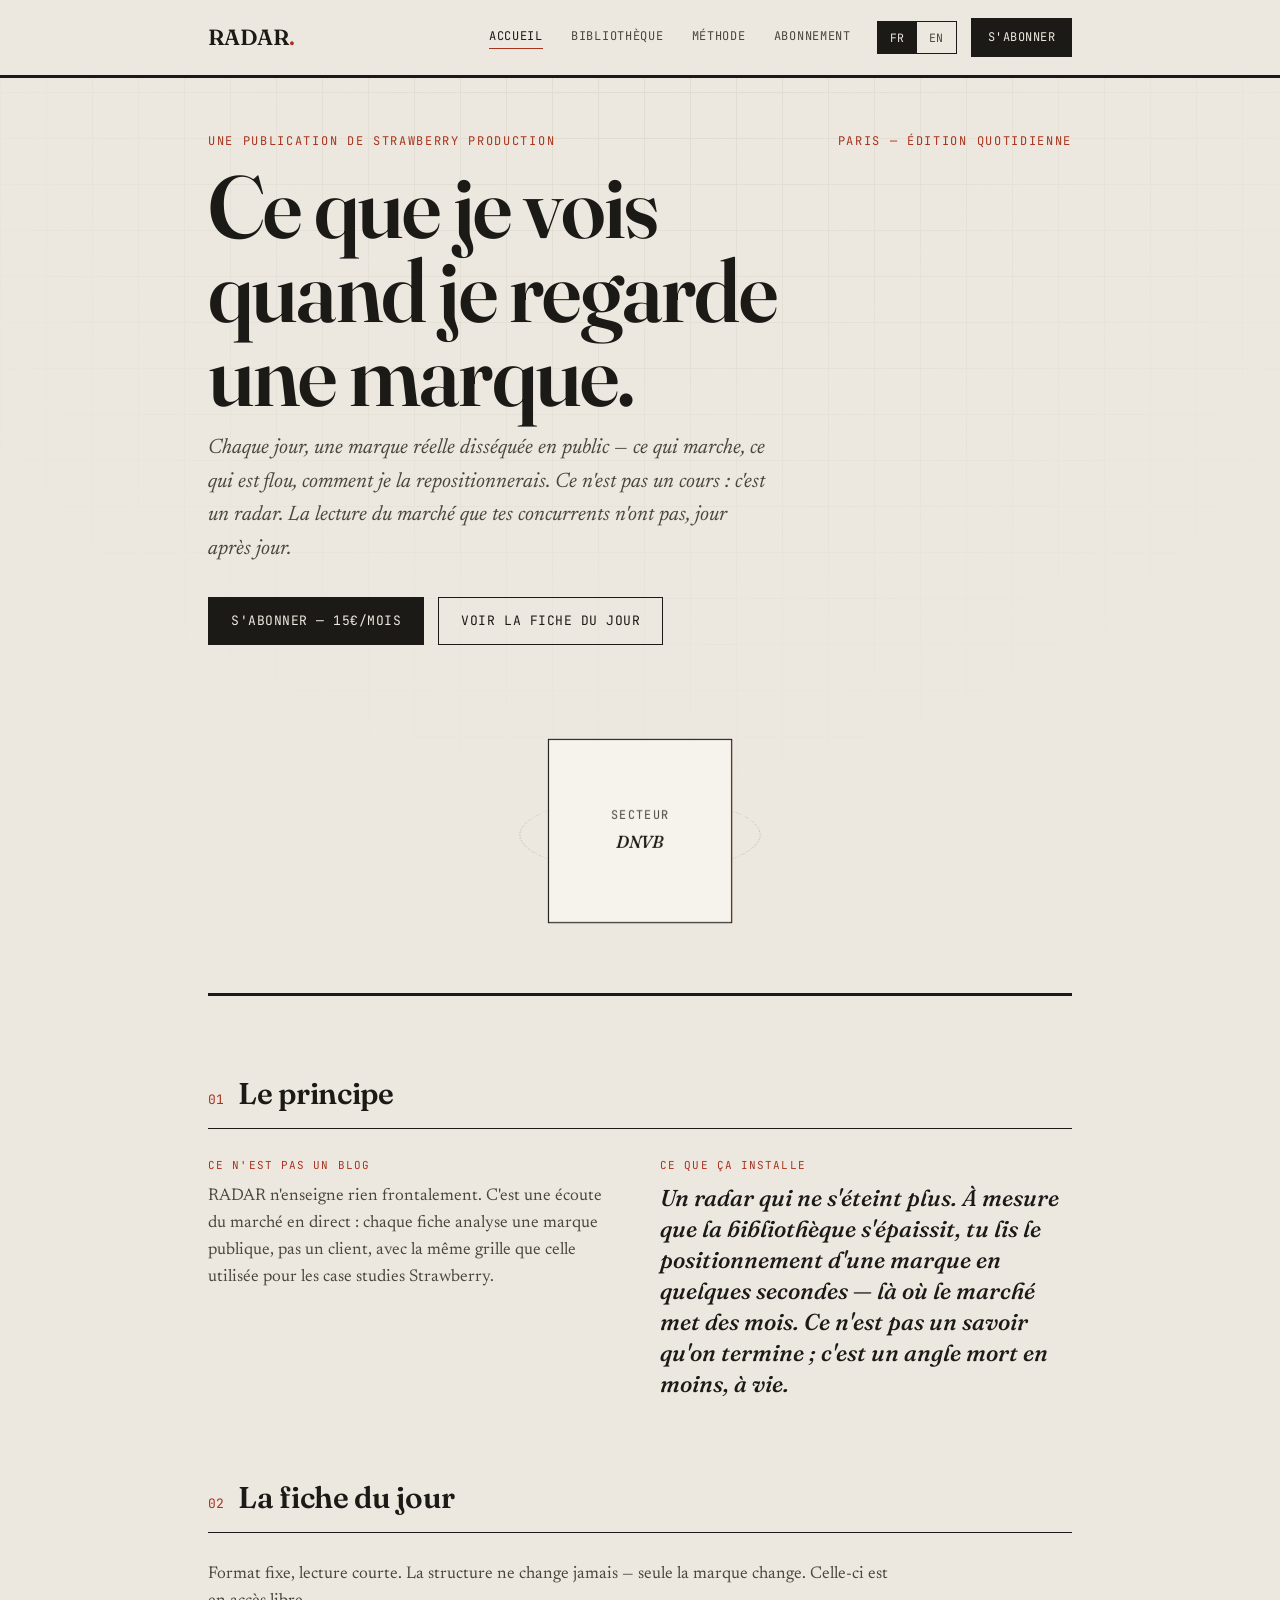
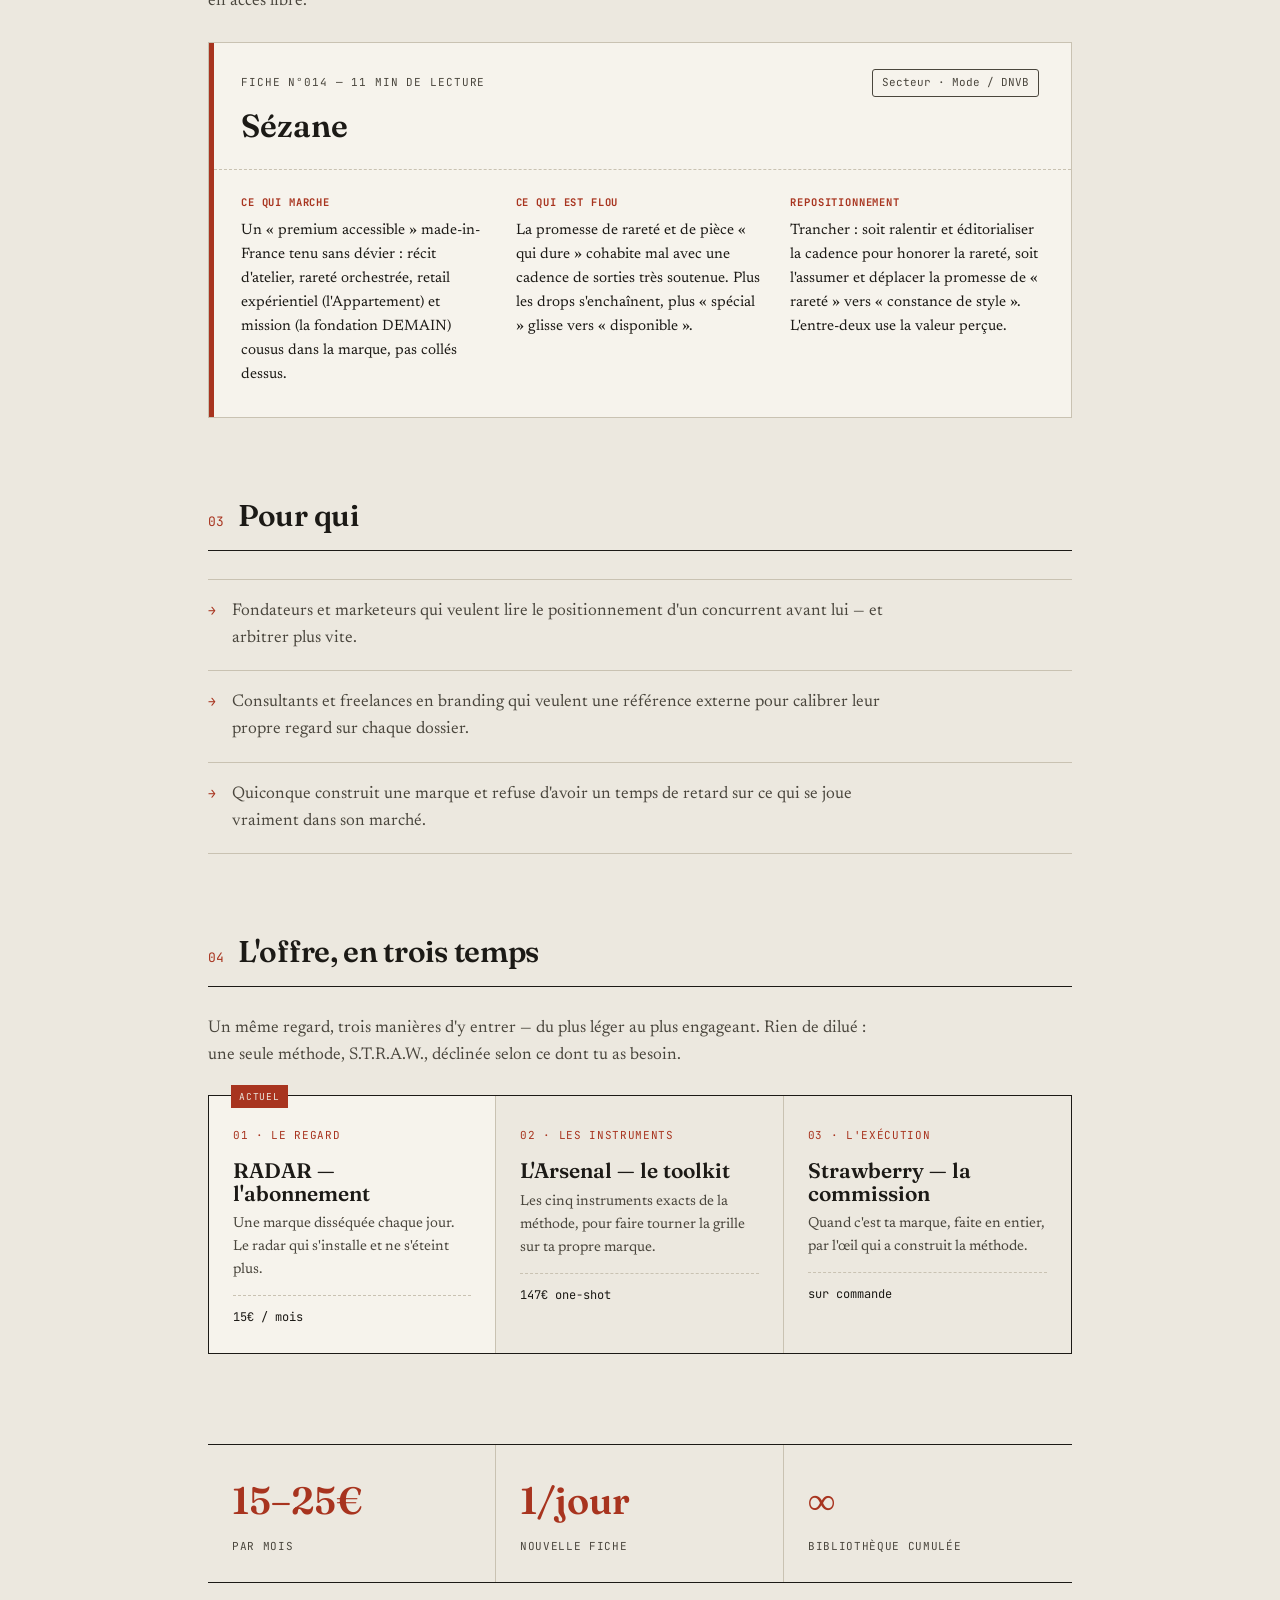
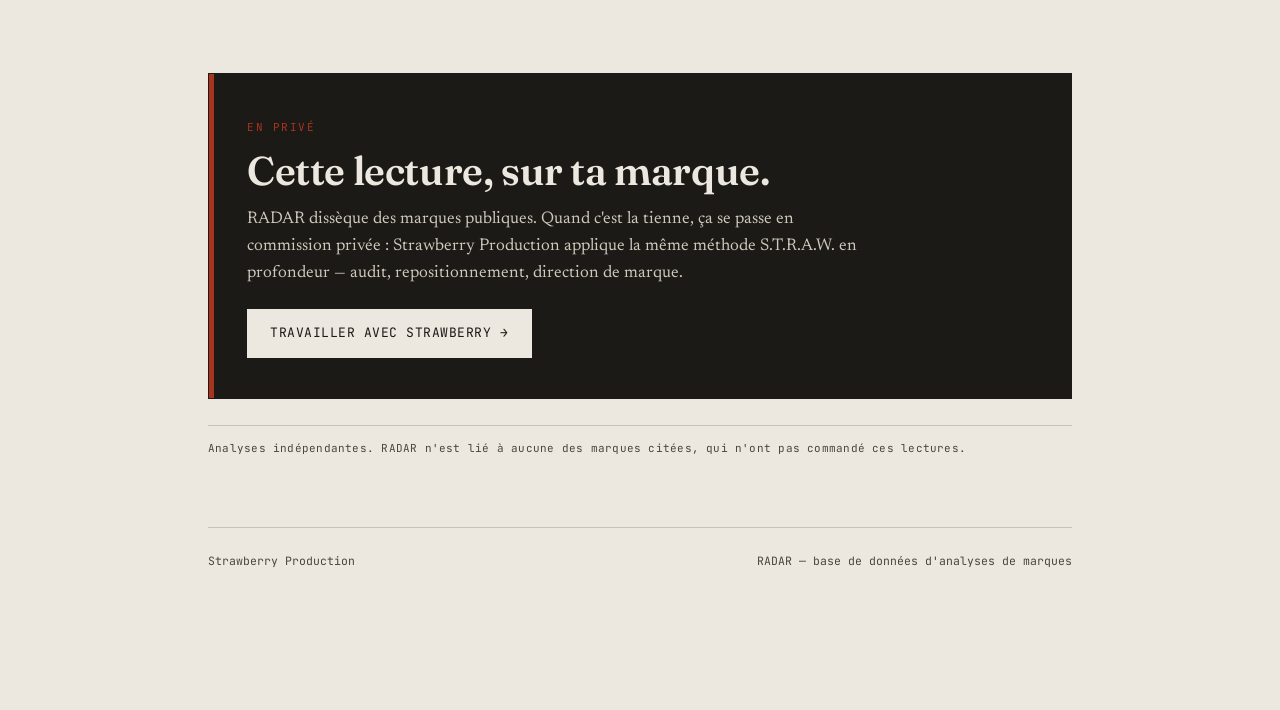
==== commit 3bcbf527: "Add files via upload" ====
--- a/index.html
+++ b/index.html
@@ -3,13 +3,13 @@
 <head>
 <meta charset="UTF-8">
 <meta name="viewport" content="width=device-width, initial-scale=1.0">
-<title data-i18n="title.index">VITRINE — La lecture du marché, chaque semaine</title>
-<meta name="description" data-i18n-content="meta.index" content="Un abonnement où chaque semaine une marque réelle est disséquée : ce qui marche, ce qui est flou, comment la repositionner. Un radar de positionnement, pas un cours.">
-
-<link rel="canonical" href="https://vitrine.gostrawberryprod.com/">
-<link rel="alternate" hreflang="fr" href="https://vitrine.gostrawberryprod.com/?lang=fr">
-<link rel="alternate" hreflang="en" href="https://vitrine.gostrawberryprod.com/?lang=en">
-<link rel="alternate" hreflang="x-default" href="https://vitrine.gostrawberryprod.com/">
+<title data-i18n="title.index">RADAR — La lecture du marché, chaque jour</title>
+<meta name="description" data-i18n-content="meta.index" content="Un abonnement où chaque jour une marque réelle est disséquée : ce qui marche, ce qui est flou, comment la repositionner. Un radar de positionnement, pas un cours.">
+
+<link rel="canonical" href="https://radar.gostrawberryprod.com/">
+<link rel="alternate" hreflang="fr" href="https://radar.gostrawberryprod.com/?lang=fr">
+<link rel="alternate" hreflang="en" href="https://radar.gostrawberryprod.com/?lang=en">
+<link rel="alternate" hreflang="x-default" href="https://radar.gostrawberryprod.com/">
 
 <link rel="icon" href="/favicon.svg" type="image/svg+xml">
 <link rel="alternate icon" href="/favicon-32.png" sizes="32x32">
@@ -17,20 +17,20 @@
 <meta name="theme-color" content="#ece8df">
 
 <meta property="og:type" content="website">
-<meta property="og:site_name" content="VITRINE">
-<meta property="og:title" content="VITRINE — La lecture du marché, chaque semaine">
-<meta property="og:description" content="Chaque semaine, une marque réelle disséquée en public. Un radar de positionnement, pas un cours. Une publication de Strawberry Production.">
-<meta property="og:url" content="https://vitrine.gostrawberryprod.com/">
-<meta property="og:image" content="https://vitrine.gostrawberryprod.com/og-image.png">
+<meta property="og:site_name" content="RADAR">
+<meta property="og:title" content="RADAR — La lecture du marché, chaque jour">
+<meta property="og:description" content="Chaque jour, une marque réelle disséquée en public. Un radar de positionnement, pas un cours. Une publication de Strawberry Production.">
+<meta property="og:url" content="https://radar.gostrawberryprod.com/">
+<meta property="og:image" content="https://radar.gostrawberryprod.com/og-image.png">
 <meta property="og:image:width" content="1200">
 <meta property="og:image:height" content="630">
 <meta property="og:locale" content="fr_FR">
 <meta property="og:locale:alternate" content="en_US">
 
 <meta name="twitter:card" content="summary_large_image">
-<meta name="twitter:title" content="VITRINE — La lecture du marché, chaque semaine">
-<meta name="twitter:description" content="Chaque semaine, une marque réelle disséquée en public. Un radar de positionnement, pas un cours.">
-<meta name="twitter:image" content="https://vitrine.gostrawberryprod.com/og-image.png">
+<meta name="twitter:title" content="RADAR — La lecture du marché, chaque jour">
+<meta name="twitter:description" content="Chaque jour, une marque réelle disséquée en public. Un radar de positionnement, pas un cours.">
+<meta name="twitter:image" content="https://radar.gostrawberryprod.com/og-image.png">
 
 <link rel="stylesheet" href="styles.css">
 
@@ -40,25 +40,25 @@
   "@graph": [
     {
       "@type": "Organization",
-      "@id": "https://vitrine.gostrawberryprod.com/#org",
+      "@id": "https://radar.gostrawberryprod.com/#org",
       "name": "Strawberry Production",
       "url": "https://gostrawberryprod.com",
-      "brand": "VITRINE"
+      "brand": "RADAR"
     },
     {
       "@type": "WebSite",
-      "@id": "https://vitrine.gostrawberryprod.com/#site",
-      "name": "VITRINE",
-      "url": "https://vitrine.gostrawberryprod.com/",
-      "publisher": { "@id": "https://vitrine.gostrawberryprod.com/#org" },
+      "@id": "https://radar.gostrawberryprod.com/#site",
+      "name": "RADAR",
+      "url": "https://radar.gostrawberryprod.com/",
+      "publisher": { "@id": "https://radar.gostrawberryprod.com/#org" },
       "inLanguage": ["fr", "en"]
     },
     {
       "@type": "Service",
-      "name": "VITRINE — abonnement d'analyses de marques",
+      "name": "RADAR — abonnement d'analyses de marques",
       "serviceType": "Analyse de positionnement de marque",
-      "provider": { "@id": "https://vitrine.gostrawberryprod.com/#org" },
-      "description": "Une fiche d'analyse de marque publique par semaine, selon la méthode S.T.R.A.W.",
+      "provider": { "@id": "https://radar.gostrawberryprod.com/#org" },
+      "description": "Une fiche d'analyse de marque publique par jour, selon la méthode S.T.R.A.W.",
       "offers": {
         "@type": "Offer",
         "price": "15",
@@ -75,7 +75,7 @@
 
 <nav class="topnav">
   <div class="topnav-inner">
-    <a href="index.html" class="brand-mark">VITRINE<span>.</span></a>
+    <a href="index.html" class="brand-mark">RADAR<span>.</span></a>
     <button class="nav-toggle" aria-label="Ouvrir le menu" aria-expanded="false" aria-controls="nav-collapse" data-i18n-aria="a11y.menu">
       <span></span><span></span><span></span>
     </button>
@@ -102,13 +102,13 @@
   <div class="masthead">
     <div class="kicker">
       <span data-i18n="idx.kicker1">Une publication de Strawberry Production</span>
-      <span data-i18n="idx.kicker2">Paris — édition hebdomadaire</span>
+      <span data-i18n="idx.kicker2">Paris — édition quotidienne</span>
     </div>
     <h1 data-i18n="idx.h1">Ce que je vois<br>quand je regarde<br>une marque.</h1>
-    <p class="baseline" data-i18n="idx.baseline">Chaque semaine, une marque réelle disséquée en public — ce qui marche, ce qui est flou, comment je la repositionnerais. Ce n'est pas un cours : c'est un radar. La lecture du marché que tes concurrents n'ont pas, semaine après semaine.</p>
+    <p class="baseline" data-i18n="idx.baseline">Chaque jour, une marque réelle disséquée en public — ce qui marche, ce qui est flou, comment je la repositionnerais. Ce n'est pas un cours : c'est un radar. La lecture du marché que tes concurrents n'ont pas, jour après jour.</p>
     <div class="cta-row">
       <a href="abonnement.html" class="btn btn-primary" data-i18n="idx.cta1"><span class="fill"></span>S'abonner — 15€/mois</a>
-      <a href="#fiche" class="btn btn-ghost" data-i18n="idx.cta2"><span class="fill"></span>Voir la fiche de la semaine</a>
+      <a href="#fiche" class="btn btn-ghost" data-i18n="idx.cta2"><span class="fill"></span>Voir la fiche du jour</a>
     </div>
 
     <div class="hero-stage">
@@ -129,7 +129,7 @@
     <div class="duo">
       <div>
         <span class="label" data-i18n="idx.s1.l1">Ce n'est pas un blog</span>
-        <p data-i18n="idx.s1.p1">VITRINE n'enseigne rien frontalement. C'est une écoute du marché en direct : chaque fiche analyse une marque publique, pas un client, avec la même grille que celle utilisée pour les case studies Strawberry.</p>
+        <p data-i18n="idx.s1.p1">RADAR n'enseigne rien frontalement. C'est une écoute du marché en direct : chaque fiche analyse une marque publique, pas un client, avec la même grille que celle utilisée pour les case studies Strawberry.</p>
       </div>
       <div>
         <span class="label" data-i18n="idx.s1.l2">Ce que ça installe</span>
@@ -139,7 +139,7 @@
   </div>
 
   <div class="sec reveal" id="fiche">
-    <div class="sec-head"><span class="sec-num" data-i18n="idx.s2.num">02</span><span class="sec-title" data-i18n="idx.s2.title">La fiche de la semaine</span></div>
+    <div class="sec-head"><span class="sec-num" data-i18n="idx.s2.num">02</span><span class="sec-title" data-i18n="idx.s2.title">La fiche du jour</span></div>
     <p style="margin-bottom:26px;" data-i18n="idx.s2.p">Format fixe, lecture courte. La structure ne change jamais — seule la marque change. Celle-ci est en accès libre.</p>
 
     <div class="fiche tilt">
@@ -183,8 +183,8 @@
       <div class="rung is-current">
         <span class="r-badge" data-i18n="idx.ladder.cur">actuel</span>
         <span class="r-k" data-i18n="idx.ladder1.k">01 · Le regard</span>
-        <div class="r-t" data-i18n="idx.ladder1.t">VITRINE — l'abonnement</div>
-        <p class="r-p" data-i18n="idx.ladder1.p">Une marque disséquée chaque semaine. Le radar qui s'installe et ne s'éteint plus.</p>
+        <div class="r-t" data-i18n="idx.ladder1.t">RADAR — l'abonnement</div>
+        <p class="r-p" data-i18n="idx.ladder1.p">Une marque disséquée chaque jour. Le radar qui s'installe et ne s'éteint plus.</p>
         <span class="r-price" data-i18n="idx.ladder1.price">15€ / mois</span>
       </div>
       <div class="rung">
@@ -208,7 +208,7 @@
       <div class="lbl" data-i18n="idx.stat1">par mois</div>
     </div>
     <div class="stat">
-      <div class="num">1/sem</div>
+      <div class="num">1/jour</div>
       <div class="lbl" data-i18n="idx.stat2">nouvelle fiche</div>
     </div>
     <div class="stat">
@@ -220,15 +220,15 @@
   <div class="bridge reveal">
     <span class="b-kicker" data-i18n="bridge.kicker">En privé</span>
     <h3 data-i18n="bridge.title">Cette lecture, sur ta marque.</h3>
-    <p data-i18n="bridge.p">VITRINE dissèque des marques publiques. Quand c'est la tienne, ça se passe en commission privée : Strawberry Production applique la même méthode S.T.R.A.W. en profondeur — audit, repositionnement, direction de marque.</p>
+    <p data-i18n="bridge.p">RADAR dissèque des marques publiques. Quand c'est la tienne, ça se passe en commission privée : Strawberry Production applique la même méthode S.T.R.A.W. en profondeur — audit, repositionnement, direction de marque.</p>
     <a href="https://gostrawberryprod.com" class="btn-bridge" data-i18n="bridge.cta">Travailler avec Strawberry →</a>
   </div>
 
-  <p class="disclaimer" data-i18n="disclaimer">Analyses indépendantes. VITRINE n'est lié à aucune des marques citées, qui n'ont pas commandé ces lectures.</p>
+  <p class="disclaimer" data-i18n="disclaimer">Analyses indépendantes. RADAR n'est lié à aucune des marques citées, qui n'ont pas commandé ces lectures.</p>
 
   <footer class="sitefoot">
     <span data-i18n="footer.brand">Strawberry Production</span>
-    <span data-i18n="footer.tag">VITRINE — base de données d'analyses de marques</span>
+    <span data-i18n="footer.tag">RADAR — base de données d'analyses de marques</span>
   </footer>
 
 </div>
--- a/styles.css
+++ b/styles.css
@@ -461,13 +461,71 @@
 }
 .lang-toggle button:not(.active):hover{ color:var(--ink); }
 
-/* ===== SCROLL REVEAL ===== */
-.reveal{
+/* ===== SCROLL REVEAL — cascade par enfant (narration) =====
+   Le conteneur .reveal ne s'anime plus lui-même : ce sont ses
+   enfants directs qui apparaissent en séquence, comme une lecture
+   qui se dévoile ligne par ligne plutôt qu'un bloc qui claque. */
+.reveal > *{
   opacity:0;
-  transform:translateY(26px);
-  transition:opacity .7s cubic-bezier(.2,.7,.2,1), transform .7s cubic-bezier(.2,.7,.2,1);
-}
-.reveal.in{ opacity:1; transform:translateY(0); }
+  transform:translateY(22px);
+  transition:opacity .6s cubic-bezier(.2,.7,.2,1), transform .6s cubic-bezier(.2,.7,.2,1);
+}
+.reveal.in > *{ opacity:1; transform:translateY(0); }
+.reveal.in > *:nth-child(1){ transition-delay:.02s; }
+.reveal.in > *:nth-child(2){ transition-delay:.11s; }
+.reveal.in > *:nth-child(3){ transition-delay:.20s; }
+.reveal.in > *:nth-child(4){ transition-delay:.29s; }
+.reveal.in > *:nth-child(5){ transition-delay:.37s; }
+.reveal.in > *:nth-child(n+6){ transition-delay:.43s; }
+
+/* ===== FIL DE SIGNAL — rail de progression (grands écrans) ===== */
+.signal-rail{
+  position:fixed;
+  left:46px;
+  top:50%;
+  transform:translateY(-50%);
+  display:none;
+  flex-direction:column;
+  align-items:center;
+  gap:24px;
+  z-index:6;
+}
+@media (min-width:1320px){
+  .signal-rail{ display:flex; }
+}
+.signal-rail .rail-track{
+  position:absolute;
+  left:50%;
+  top:2px;
+  bottom:2px;
+  width:1px;
+  transform:translateX(-50%);
+  background:var(--rule);
+}
+.signal-rail .rail-fill{
+  position:absolute;
+  top:0; left:0;
+  width:100%;
+  height:0%;
+  background:var(--red);
+  transition:height .15s linear;
+}
+.signal-rail button{
+  all:unset;
+  cursor:pointer;
+  font-family:'JetBrains Mono', monospace;
+  font-size:11px;
+  letter-spacing:.03em;
+  color:var(--rule);
+  background:var(--paper);
+  padding:3px 0;
+  transition:color .25s, letter-spacing .25s;
+}
+.signal-rail button.active{
+  color:var(--red);
+  letter-spacing:.14em;
+}
+.signal-rail button:hover{ color:var(--ink); }
 
 /* ===== 3D TILT CARDS ===== */
 .tilt{
@@ -988,7 +1046,8 @@
   }
   .cube3d{ animation:none !important; transform:rotateX(-14deg) rotateY(28deg); }
   .orbit-ring{ display:none; }
-  .reveal{ opacity:1 !important; transform:none !important; }
+  .reveal > *{ opacity:1 !important; transform:none !important; }
   .tilt{ transform:none !important; }
   .btn span.fill{ display:none; }
-}
+  .signal-rail button.active{ letter-spacing:.03em; }
+}
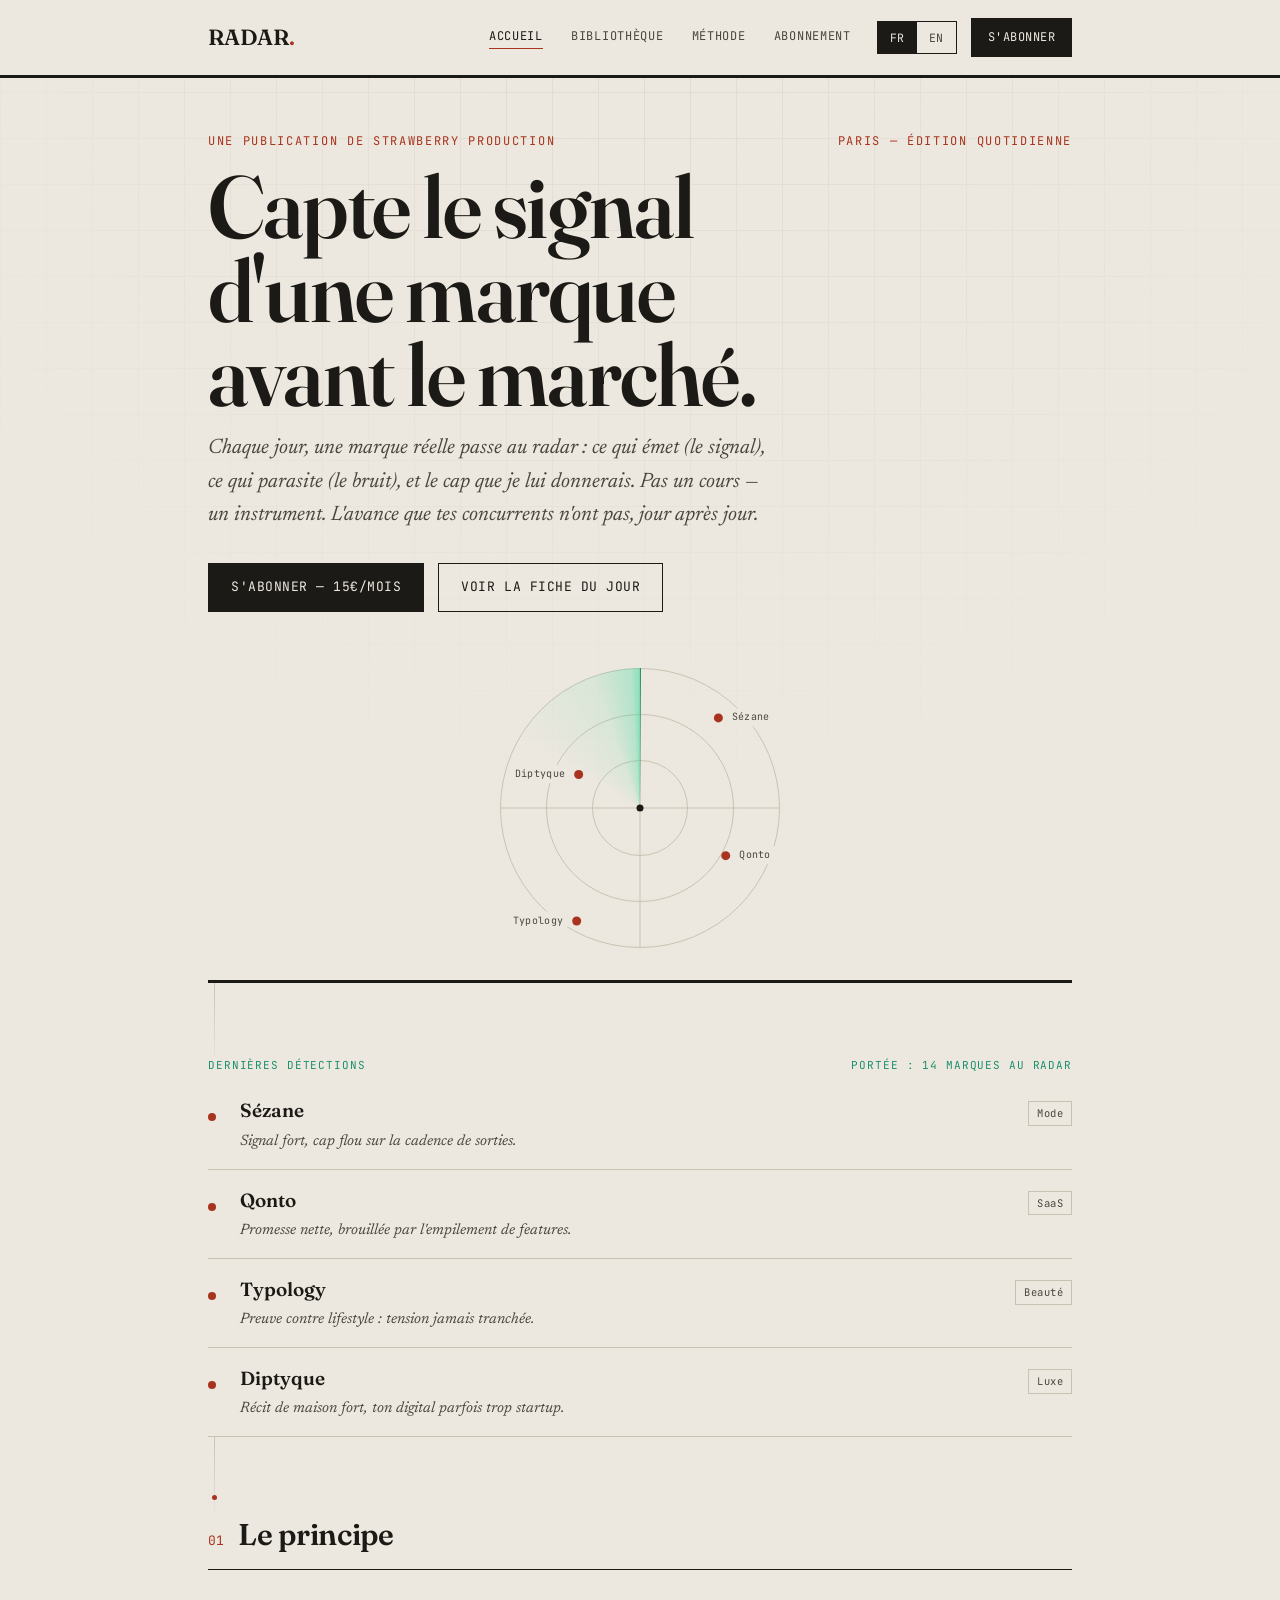
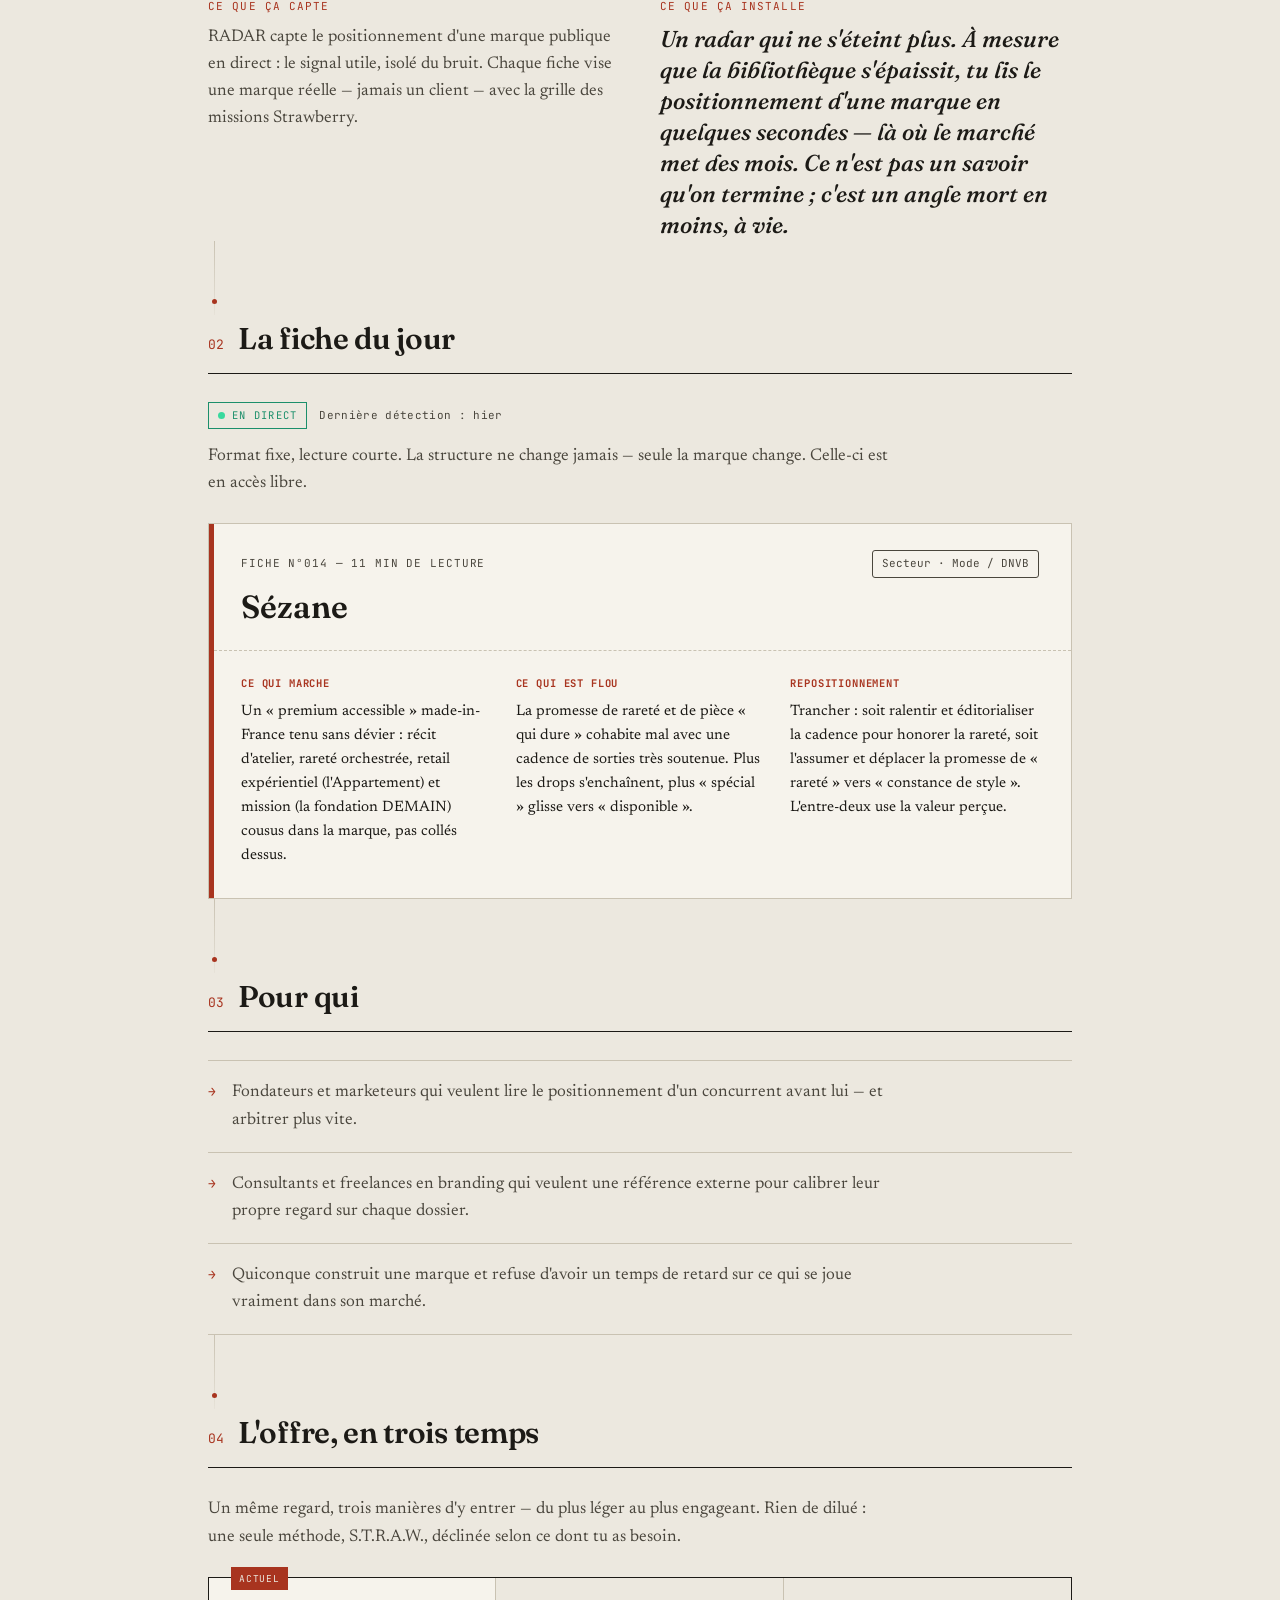
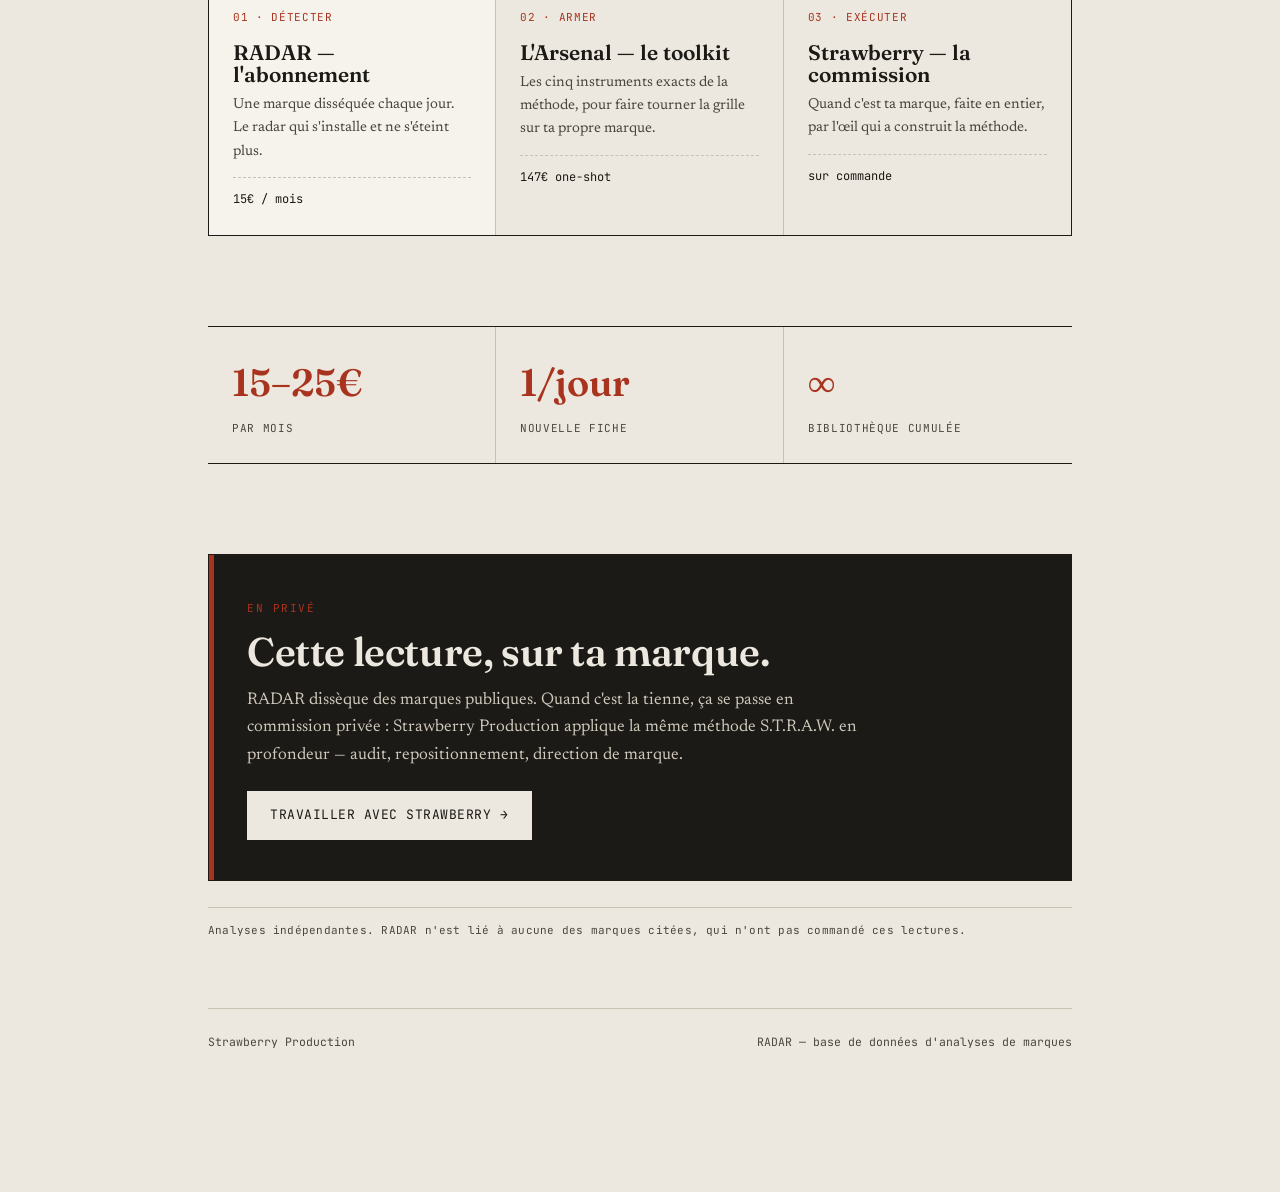
==== commit f7fd73e2: "Add files via upload" ====
--- a/index.html
+++ b/index.html
@@ -104,23 +104,53 @@
       <span data-i18n="idx.kicker1">Une publication de Strawberry Production</span>
       <span data-i18n="idx.kicker2">Paris — édition quotidienne</span>
     </div>
-    <h1 data-i18n="idx.h1">Ce que je vois<br>quand je regarde<br>une marque.</h1>
-    <p class="baseline" data-i18n="idx.baseline">Chaque jour, une marque réelle disséquée en public — ce qui marche, ce qui est flou, comment je la repositionnerais. Ce n'est pas un cours : c'est un radar. La lecture du marché que tes concurrents n'ont pas, jour après jour.</p>
+    <h1 data-i18n="idx.h1">Capte le signal<br>d'une marque<br>avant le marché.</h1>
+    <p class="baseline" data-i18n="idx.baseline">Chaque jour, une marque réelle passe au radar : ce qui émet (le signal), ce qui parasite (le bruit), et le cap que je lui donnerais. Pas un cours — un instrument. L'avance que tes concurrents n'ont pas, jour après jour.</p>
     <div class="cta-row">
       <a href="abonnement.html" class="btn btn-primary" data-i18n="idx.cta1"><span class="fill"></span>S'abonner — 15€/mois</a>
       <a href="#fiche" class="btn btn-ghost" data-i18n="idx.cta2"><span class="fill"></span>Voir la fiche du jour</a>
     </div>
 
     <div class="hero-stage">
-      <div class="orbit-ring"></div>
-      <div class="cube3d">
-        <div class="face f-front"><span><span data-i18n="idx.cube.f1.tag">Secteur</span><strong data-i18n="idx.cube.f1">DNVB</strong></span></div>
-        <div class="face f-back"><span><span data-i18n="idx.cube.f2.tag">Secteur</span><strong data-i18n="idx.cube.f2">SaaS B2B</strong></span></div>
-        <div class="face f-right"><span><span data-i18n="idx.cube.f3.tag">Secteur</span><strong data-i18n="idx.cube.f3">Luxe</strong></span></div>
-        <div class="face f-left"><span><span data-i18n="idx.cube.f4.tag">Secteur</span><strong data-i18n="idx.cube.f4">Food</strong></span></div>
-        <div class="face f-top"><span><span data-i18n="idx.cube.f5.tag">Secteur</span><strong data-i18n="idx.cube.f5">Hospitalité</strong></span></div>
-        <div class="face f-bottom"><span><span data-i18n="idx.cube.f6.tag">Fiche</span><strong data-i18n="idx.cube.f6">N°014</strong></span></div>
-      </div>
+      <div class="radar-scope" aria-hidden="true">
+        <div class="scope-ring r1"></div>
+        <div class="scope-ring r2"></div>
+        <div class="scope-ring r3"></div>
+        <div class="scope-cross"></div>
+        <div class="scope-sweep"></div>
+        <div class="scope-center"></div>
+        <div class="blip" style="--a:38deg;--d:120px;--phase:.58s"><span class="dot"></span><span class="ping"></span><span class="blip-label">Sézane</span></div>
+        <div class="blip" style="--a:118deg;--d:92px;--phase:1.8s"><span class="dot"></span><span class="ping"></span><span class="blip-label">Qonto</span></div>
+        <div class="blip left" style="--a:212deg;--d:128px;--phase:3.24s"><span class="dot"></span><span class="ping"></span><span class="blip-label">Typology</span></div>
+        <div class="blip left" style="--a:300deg;--d:76px;--phase:4.58s"><span class="dot"></span><span class="ping"></span><span class="blip-label">Diptyque</span></div>
+      </div>
+    </div>
+  </div>
+
+  <div class="sec reveal">
+    <div class="flux-head">
+      <span class="readout" data-i18n="idx.flux.title">Dernières détections</span>
+      <span class="readout" data-i18n="idx.flux.meta">Portée : 14 marques au radar</span>
+    </div>
+    <div class="detline">
+      <span class="d-mk"></span>
+      <div><span class="d-name">Sézane</span><span class="d-sig" data-i18n="idx.det1.sig">Signal fort, cap flou sur la cadence de sorties.</span></div>
+      <span class="d-sector" data-i18n="idx.det1.sector">Mode</span>
+    </div>
+    <div class="detline">
+      <span class="d-mk"></span>
+      <div><span class="d-name">Qonto</span><span class="d-sig" data-i18n="idx.det2.sig">Promesse nette, brouillée par l'empilement de features.</span></div>
+      <span class="d-sector" data-i18n="idx.det2.sector">SaaS</span>
+    </div>
+    <div class="detline">
+      <span class="d-mk"></span>
+      <div><span class="d-name">Typology</span><span class="d-sig" data-i18n="idx.det3.sig">Preuve contre lifestyle : tension jamais tranchée.</span></div>
+      <span class="d-sector" data-i18n="idx.det3.sector">Beauté</span>
+    </div>
+    <div class="detline">
+      <span class="d-mk"></span>
+      <div><span class="d-name">Diptyque</span><span class="d-sig" data-i18n="idx.det4.sig">Récit de maison fort, ton digital parfois trop startup.</span></div>
+      <span class="d-sector" data-i18n="idx.det4.sector">Luxe</span>
     </div>
   </div>
 
@@ -128,8 +158,8 @@
     <div class="sec-head"><span class="sec-num" data-i18n="idx.s1.num">01</span><span class="sec-title" data-i18n="idx.s1.title">Le principe</span></div>
     <div class="duo">
       <div>
-        <span class="label" data-i18n="idx.s1.l1">Ce n'est pas un blog</span>
-        <p data-i18n="idx.s1.p1">RADAR n'enseigne rien frontalement. C'est une écoute du marché en direct : chaque fiche analyse une marque publique, pas un client, avec la même grille que celle utilisée pour les case studies Strawberry.</p>
+        <span class="label" data-i18n="idx.s1.l1">Ce que ça capte</span>
+        <p data-i18n="idx.s1.p1">RADAR capte le positionnement d'une marque publique en direct : le signal utile, isolé du bruit. Chaque fiche vise une marque réelle — jamais un client — avec la grille des missions Strawberry.</p>
       </div>
       <div>
         <span class="label" data-i18n="idx.s1.l2">Ce que ça installe</span>
@@ -140,6 +170,10 @@
 
   <div class="sec reveal" id="fiche">
     <div class="sec-head"><span class="sec-num" data-i18n="idx.s2.num">02</span><span class="sec-title" data-i18n="idx.s2.title">La fiche du jour</span></div>
+    <div class="live-row">
+      <span class="live-badge"><span class="live-dot"></span><span data-i18n="idx.live.badge">En direct</span></span>
+      <span class="live-stamp" id="live-stamp">Dernière détection : aujourd'hui</span>
+    </div>
     <p style="margin-bottom:26px;" data-i18n="idx.s2.p">Format fixe, lecture courte. La structure ne change jamais — seule la marque change. Celle-ci est en accès libre.</p>
 
     <div class="fiche tilt">
@@ -182,19 +216,19 @@
     <div class="ladder">
       <div class="rung is-current">
         <span class="r-badge" data-i18n="idx.ladder.cur">actuel</span>
-        <span class="r-k" data-i18n="idx.ladder1.k">01 · Le regard</span>
+        <span class="r-k" data-i18n="idx.ladder1.k">01 · Détecter</span>
         <div class="r-t" data-i18n="idx.ladder1.t">RADAR — l'abonnement</div>
         <p class="r-p" data-i18n="idx.ladder1.p">Une marque disséquée chaque jour. Le radar qui s'installe et ne s'éteint plus.</p>
         <span class="r-price" data-i18n="idx.ladder1.price">15€ / mois</span>
       </div>
       <div class="rung">
-        <span class="r-k" data-i18n="idx.ladder2.k">02 · Les instruments</span>
+        <span class="r-k" data-i18n="idx.ladder2.k">02 · Armer</span>
         <div class="r-t" data-i18n="idx.ladder2.t">L'Arsenal — le toolkit</div>
         <p class="r-p" data-i18n="idx.ladder2.p">Les cinq instruments exacts de la méthode, pour faire tourner la grille sur ta propre marque.</p>
         <span class="r-price" data-i18n="idx.ladder2.price">147€ one-shot</span>
       </div>
       <div class="rung">
-        <span class="r-k" data-i18n="idx.ladder3.k">03 · L'exécution</span>
+        <span class="r-k" data-i18n="idx.ladder3.k">03 · Exécuter</span>
         <div class="r-t" data-i18n="idx.ladder3.t">Strawberry — la commission</div>
         <p class="r-p" data-i18n="idx.ladder3.p">Quand c'est ta marque, faite en entier, par l'œil qui a construit la méthode.</p>
         <span class="r-price" data-i18n="idx.ladder3.price">sur commande</span>
--- a/styles.css
+++ b/styles.css
@@ -7,6 +7,8 @@
   --rule:#c9c2b2;
   --red:#a8341f;
   --card:#f6f3ec;
+  --signal:#1c8f6b;        /* accent froid — états "live/signal" */
+  --signal-glow:#39d99e;   /* variante lumineuse — balayage & pings */
 }
 
 *{box-sizing:border-box; margin:0; padding:0;}
@@ -538,71 +540,116 @@
   box-shadow:0 22px 38px -18px rgba(28,26,22,.35);
 }
 
-/* ===== 3D HERO STAGE ===== */
+/* ===== RADAR SCOPE (hero) ===== */
 .hero-stage{
   position:relative;
-  height:280px;
+  height:300px;
   margin-top:46px;
-  perspective:1100px;
   display:flex;
   align-items:center;
   justify-content:center;
 }
-.cube3d{
+.radar-scope{
   position:relative;
-  width:170px;
-  height:170px;
-  transform-style:preserve-3d;
-  animation:spin3d 16s linear infinite;
-}
-.hero-stage:hover .cube3d{ animation-play-state:paused; }
-.cube3d .face{
+  width:280px;
+  height:280px;
+  border-radius:50%;
+}
+.scope-ring{
+  position:absolute;
+  top:50%; left:50%;
+  transform:translate(-50%,-50%);
+  border:1px solid var(--rule);
+  border-radius:50%;
+}
+.scope-ring.r1{ width:280px; height:280px; }
+.scope-ring.r2{ width:188px; height:188px; }
+.scope-ring.r3{ width:96px;  height:96px; }
+.scope-cross::before,
+.scope-cross::after{
+  content:"";
+  position:absolute;
+  top:50%; left:50%;
+  background:var(--rule);
+}
+.scope-cross::before{ width:280px; height:1px; transform:translate(-50%,-50%); }
+.scope-cross::after{ width:1px; height:280px; transform:translate(-50%,-50%); }
+.scope-center{
+  position:absolute;
+  top:50%; left:50%;
+  width:7px; height:7px;
+  background:var(--ink);
+  border-radius:50%;
+  transform:translate(-50%,-50%);
+  z-index:3;
+}
+/* faisceau tournant */
+.scope-sweep{
   position:absolute;
   inset:0;
-  display:flex;
-  align-items:center;
-  justify-content:center;
-  text-align:center;
-  background:var(--card);
-  border:1.5px solid var(--ink);
-  font-family:'JetBrains Mono', monospace;
-  font-size:11px;
-  text-transform:uppercase;
-  letter-spacing:.06em;
-  color:var(--ink-soft);
-  padding:14px;
-}
-.cube3d .face > span{ display:block; }
-.cube3d .face strong{
-  display:block;
-  font-family:'Fraunces', serif;
-  font-style:italic;
-  font-weight:500;
-  font-size:16px;
-  text-transform:none;
-  letter-spacing:0;
-  color:var(--ink);
-  margin-top:4px;
-}
-.cube3d .f-front{ transform:translateZ(85px); }
-.cube3d .f-back{ transform:rotateY(180deg) translateZ(85px); }
-.cube3d .f-right{ transform:rotateY(90deg) translateZ(85px); border-color:var(--red); }
-.cube3d .f-left{ transform:rotateY(-90deg) translateZ(85px); border-color:var(--red); }
-.cube3d .f-top{ transform:rotateX(90deg) translateZ(85px); }
-.cube3d .f-bottom{ transform:rotateX(-90deg) translateZ(85px); }
-
-@keyframes spin3d{
-  from{ transform:rotateX(-18deg) rotateY(0deg); }
-  to{ transform:rotateX(-18deg) rotateY(360deg); }
-}
-
-.hero-stage .orbit-ring{
-  position:absolute;
-  width:240px;
-  height:240px;
-  border:1px dashed var(--rule);
   border-radius:50%;
-  transform:rotateX(72deg);
+  background:conic-gradient(from 0deg,
+    rgba(57,217,158,0) 0deg,
+    rgba(57,217,158,0) 300deg,
+    rgba(57,217,158,.10) 340deg,
+    rgba(57,217,158,.30) 356deg,
+    rgba(57,217,158,.55) 360deg);
+  animation:radar-sweep 5.5s linear infinite;
+  z-index:2;
+}
+.scope-sweep::after{ /* ligne franche en tête de faisceau */
+  content:"";
+  position:absolute;
+  top:0; left:50%;
+  width:1px; height:50%;
+  background:linear-gradient(var(--signal), rgba(57,217,158,0));
+  transform-origin:bottom center;
+}
+@keyframes radar-sweep{ from{ transform:rotate(0deg); } to{ transform:rotate(360deg); } }
+
+/* blips = détections réelles, placées par angle (--a) et distance (--d) */
+.blip{
+  position:absolute;
+  top:50%; left:50%;
+  width:9px; height:9px;
+  transform:rotate(var(--a)) translateY(calc(-1 * var(--d))) rotate(calc(-1 * var(--a)));
+  z-index:3;
+}
+.blip .dot{
+  position:absolute;
+  inset:0;
+  background:var(--red);
+  border-radius:50%;
+}
+.blip .ping{
+  position:absolute;
+  top:50%; left:50%;
+  width:9px; height:9px;
+  border-radius:50%;
+  border:1.5px solid var(--signal-glow);
+  transform:translate(-50%,-50%) scale(1);
+  opacity:0;
+  animation:blip-ping 5.5s linear infinite;
+  animation-delay:var(--phase, 0s);
+}
+.blip .blip-label{
+  position:absolute;
+  left:14px; top:50%;
+  transform:translateY(-50%);
+  font-family:'JetBrains Mono', monospace;
+  font-size:10px;
+  letter-spacing:.03em;
+  white-space:nowrap;
+  color:var(--ink-soft);
+  background:var(--paper);
+  padding:1px 4px;
+}
+.blip.left .blip-label{ left:auto; right:14px; }
+@keyframes blip-ping{
+  0%   { opacity:0;   transform:translate(-50%,-50%) scale(1); }
+  4%   { opacity:.9;  transform:translate(-50%,-50%) scale(1); }
+  22%  { opacity:0;   transform:translate(-50%,-50%) scale(3.4); }
+  100% { opacity:0;   transform:translate(-50%,-50%) scale(3.4); }
 }
 
 /* ===== AMBIENT GRID BACKDROP ===== */
@@ -1044,10 +1091,194 @@
     transition-duration:0.001ms !important;
     scroll-behavior:auto !important;
   }
-  .cube3d{ animation:none !important; transform:rotateX(-14deg) rotateY(28deg); }
-  .orbit-ring{ display:none; }
+  .scope-sweep{ animation:none !important; background:conic-gradient(from 300deg, rgba(57,217,158,0) 0deg, rgba(57,217,158,.28) 55deg, rgba(57,217,158,0) 60deg) !important; }
+  .blip .ping{ animation:none !important; opacity:0 !important; }
+  .live-badge .live-dot{ animation:none !important; }
+  .signal-rail button.active::before{ animation:none !important; }
+  .tilt:hover::after{ animation:none !important; opacity:0 !important; }
   .reveal > *{ opacity:1 !important; transform:none !important; }
   .tilt{ transform:none !important; }
   .btn span.fill{ display:none; }
   .signal-rail button.active{ letter-spacing:.03em; }
 }
+
+/* =========================================================
+   RADAR — couche live, télémétrie, flux, spine, scan-hover
+   ========================================================= */
+
+/* ---- Badge EN DIRECT + timestamp ---- */
+.live-row{
+  display:flex;
+  align-items:center;
+  gap:12px;
+  margin-bottom:14px;
+  flex-wrap:wrap;
+}
+.live-badge{
+  display:inline-flex;
+  align-items:center;
+  gap:7px;
+  font-family:'JetBrains Mono', monospace;
+  font-size:10.5px;
+  letter-spacing:.12em;
+  text-transform:uppercase;
+  color:var(--signal);
+  border:1px solid var(--signal);
+  padding:4px 9px;
+}
+.live-badge .live-dot{
+  width:7px; height:7px;
+  border-radius:50%;
+  background:var(--signal-glow);
+  box-shadow:0 0 0 0 rgba(57,217,158,.6);
+  animation:live-pulse 2s ease-out infinite;
+}
+@keyframes live-pulse{
+  0%{ box-shadow:0 0 0 0 rgba(57,217,158,.55); }
+  70%{ box-shadow:0 0 0 7px rgba(57,217,158,0); }
+  100%{ box-shadow:0 0 0 0 rgba(57,217,158,0); }
+}
+.live-stamp{
+  font-family:'JetBrains Mono', monospace;
+  font-size:11px;
+  letter-spacing:.03em;
+  color:var(--ink-soft);
+}
+
+/* ---- Readout télémétrie (mono, discret) ---- */
+.readout{
+  font-family:'JetBrains Mono', monospace;
+  font-size:11px;
+  letter-spacing:.08em;
+  text-transform:uppercase;
+  color:var(--signal);
+}
+
+/* ---- Flux de détections (accueil) ---- */
+.flux-head{
+  display:flex;
+  align-items:baseline;
+  justify-content:space-between;
+  gap:16px;
+  flex-wrap:wrap;
+  margin-bottom:6px;
+}
+.detline{
+  display:grid;
+  grid-template-columns:16px 1fr auto;
+  gap:16px;
+  align-items:baseline;
+  padding:15px 0;
+  border-bottom:1px solid var(--rule);
+}
+.detline:first-child{ border-top:1px solid var(--rule); }
+.detline .d-mk{
+  width:8px; height:8px;
+  border-radius:50%;
+  background:var(--red);
+  position:relative;
+  top:4px;
+}
+.detline .d-name{
+  font-family:'Fraunces', serif;
+  font-weight:600;
+  font-size:19px;
+}
+.detline .d-sig{
+  display:block;
+  font-family:'Newsreader', serif;
+  font-style:italic;
+  font-size:15px;
+  color:var(--ink-soft);
+  margin-top:2px;
+}
+.detline .d-sector{
+  font-family:'JetBrains Mono', monospace;
+  font-size:10.5px;
+  letter-spacing:.04em;
+  color:var(--ink-soft);
+  border:1px solid var(--rule);
+  padding:3px 8px;
+  white-space:nowrap;
+}
+
+/* ---- Kicker signal/bruit/cap (méthode) ---- */
+.tl .sn-k{
+  display:block;
+  font-family:'JetBrains Mono', monospace;
+  font-size:10px;
+  letter-spacing:.1em;
+  text-transform:uppercase;
+  color:var(--signal);
+  margin-bottom:5px;
+}
+
+/* ---- Hover "ligne de scan" (remplace le tilt 3D) ---- */
+.tilt{
+  position:relative;
+  overflow:hidden;
+  transition:box-shadow .25s ease;
+}
+.tilt::after{
+  content:"";
+  position:absolute;
+  left:0; right:0;
+  top:-2px;
+  height:2px;
+  background:linear-gradient(90deg, transparent, var(--signal-glow), transparent);
+  opacity:0;
+  transform:translateY(0);
+  pointer-events:none;
+}
+.tilt:hover{ box-shadow:0 18px 34px -20px rgba(28,26,22,.32); }
+.tilt:hover::after{
+  animation:scan-line 1.15s ease-in-out;
+}
+@keyframes scan-line{
+  0%{ opacity:0; top:-2px; }
+  12%{ opacity:.9; }
+  88%{ opacity:.9; }
+  100%{ opacity:0; top:100%; }
+}
+
+/* ---- Colonne vertébrale : file conjonctif entre sections ---- */
+.sec{ position:relative; }
+.sec::before{
+  content:"";
+  position:absolute;
+  left:6px;
+  top:-74px;
+  height:74px;
+  width:1px;
+  background:linear-gradient(var(--rule), rgba(201,194,178,.15));
+}
+.sec .sec-num{ position:relative; }
+.sec .sec-head::before{
+  content:"";
+  position:absolute;
+  left:6px;
+  margin-top:-16px;
+  width:5px; height:5px;
+  border-radius:50%;
+  background:var(--red);
+  transform:translateX(-2px);
+}
+@media (max-width:680px){
+  .sec::before, .sec .sec-head::before{ display:none; }
+  .detline{ grid-template-columns:14px 1fr; }
+  .detline .d-sector{ grid-column:2; justify-self:start; margin-top:6px; }
+}
+
+/* ---- "vous êtes ici" : marqueur signal sur le rail actif ---- */
+.signal-rail button.active::before{
+  content:"";
+  position:absolute;
+  left:-11px; top:50%;
+  width:5px; height:5px;
+  border-radius:50%;
+  background:var(--signal-glow);
+  transform:translateY(-50%);
+  box-shadow:0 0 0 0 rgba(57,217,158,.6);
+  animation:live-pulse 2s ease-out infinite;
+}
+.signal-rail button{ position:relative; }
